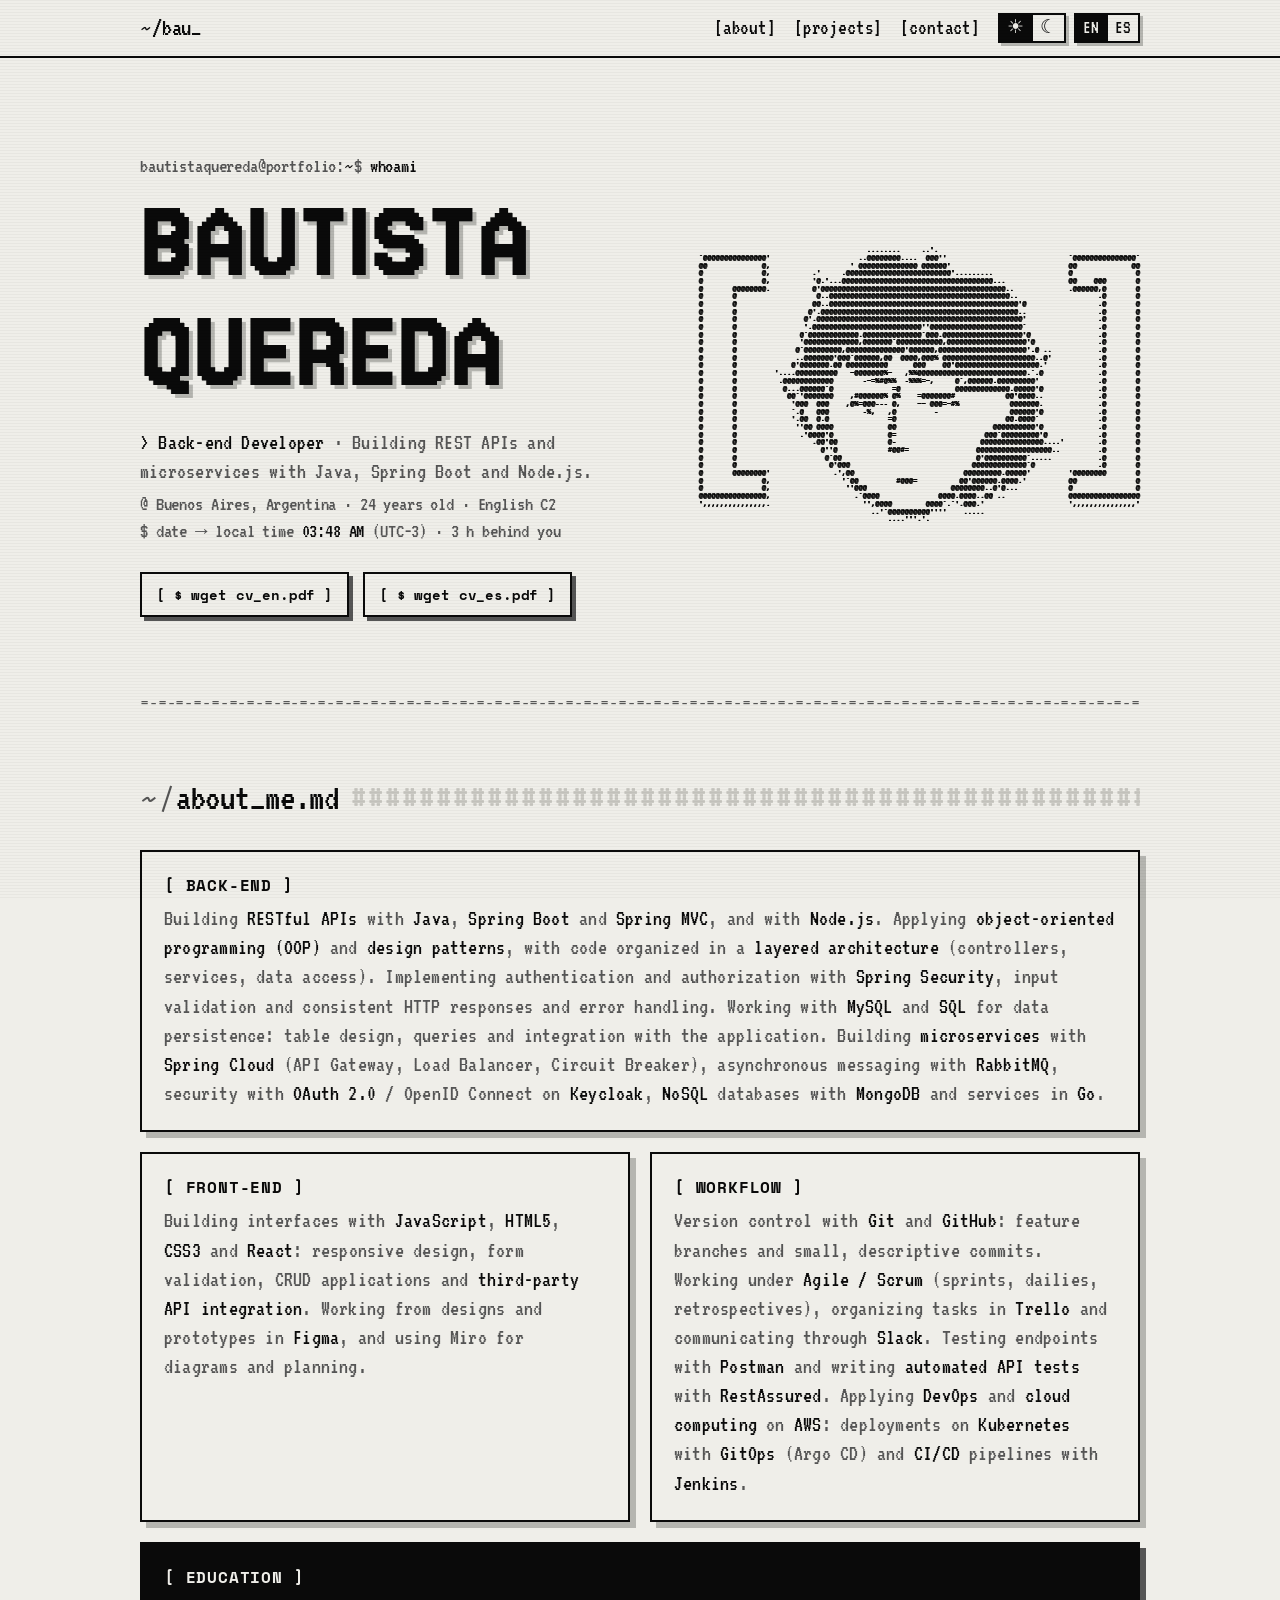
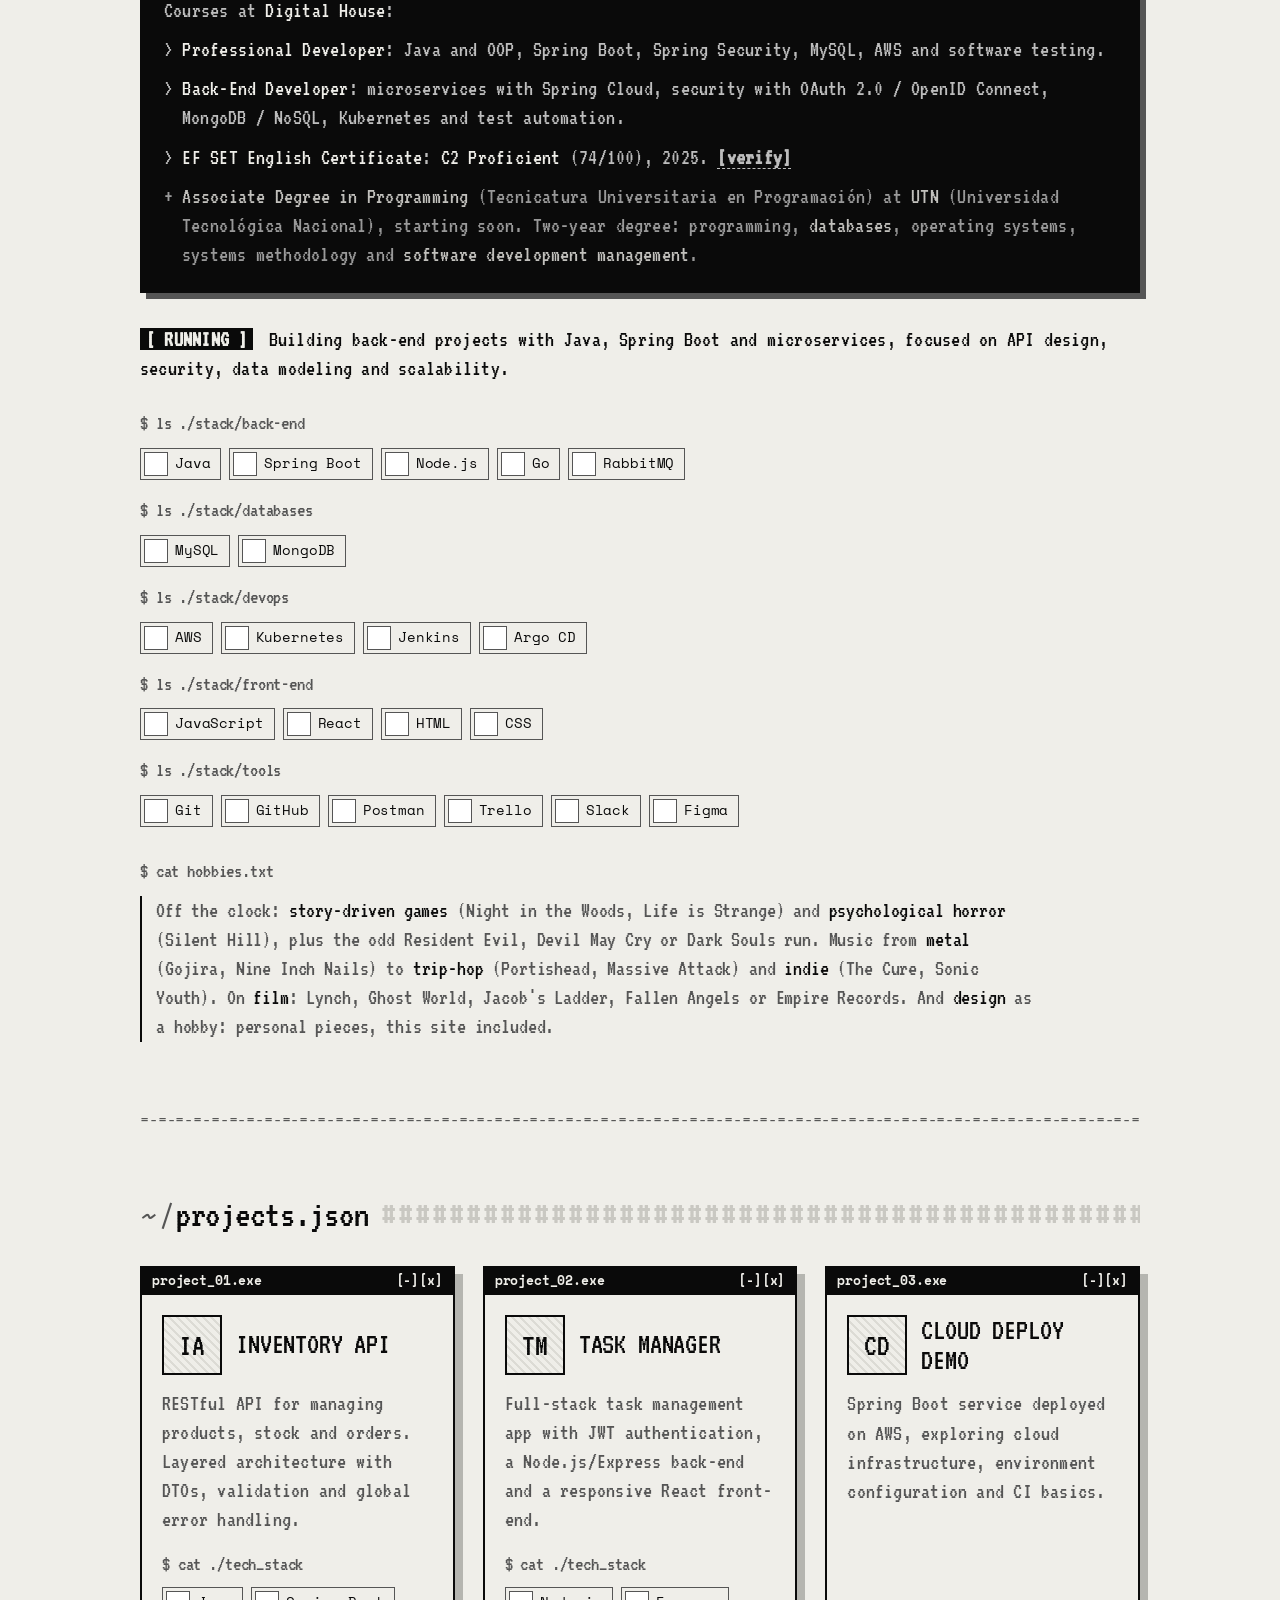
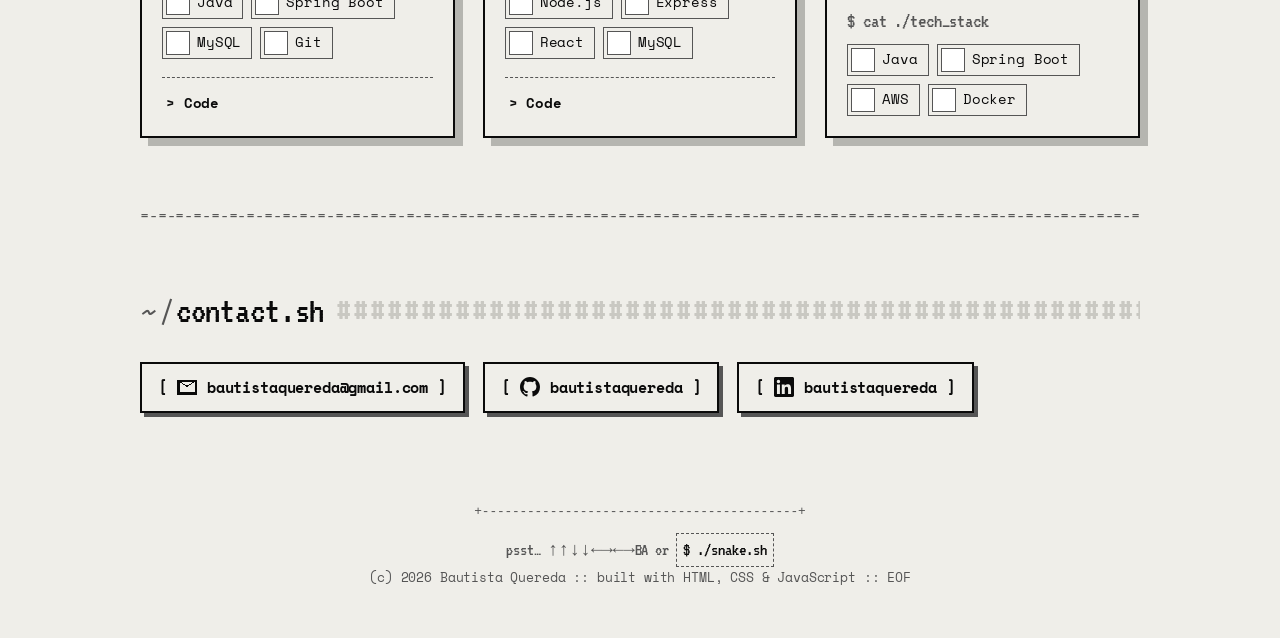
==== index.html @ e2b1c325 "Portfolio" ====
<!doctype html>
<html lang="en">
<head>
  <meta charset="utf-8" />
  <meta name="viewport" content="width=device-width, initial-scale=1" />
  <title>Bautista Quereda | Back-end Developer · Java, Spring Boot</title>
  <meta name="description" content="Bautista Quereda, Back-end (backend) Developer in Buenos Aires, Argentina. REST APIs and microservices with Java, Spring Boot and Node.js. English C2." />
  <meta name="author" content="Bautista Quereda" />
  <meta name="robots" content="index, follow" />
  <meta name="color-scheme" content="dark light" />
  <meta name="theme-color" content="#0a0a0a" media="(prefers-color-scheme: dark)" />
  <meta name="theme-color" content="#efeee9" media="(prefers-color-scheme: light)" />

  <!-- Link previews (LinkedIn, WhatsApp, Slack, X...) -->
  <meta property="og:type" content="profile" />
  <meta property="og:site_name" content="Bautista Quereda" />
  <meta property="og:title" content="Bautista Quereda | Back-end Developer · Java, Spring Boot" />
  <meta property="og:description" content="Bautista Quereda, Back-end (backend) Developer in Buenos Aires, Argentina. REST APIs and microservices with Java, Spring Boot and Node.js. English C2." />
  <meta property="og:image" content="https://bautistaquereda.dev/og-image.png" />
  <meta property="og:image:width" content="1200" />
  <meta property="og:image:height" content="630" />
  <meta property="og:image:alt" content="Bautista Quereda, Back-end Developer: ASCII portrait on a retro terminal" />
  <meta property="og:locale" content="en_US" />
  <meta property="og:locale:alternate" content="es_AR" />
  <meta property="profile:first_name" content="Bautista" />
  <meta property="profile:last_name" content="Quereda" />
  <meta name="twitter:card" content="summary_large_image" />
  <meta name="twitter:title" content="Bautista Quereda | Back-end Developer · Java, Spring Boot" />
  <meta name="twitter:description" content="Bautista Quereda, Back-end (backend) Developer in Buenos Aires, Argentina. REST APIs and microservices with Java, Spring Boot and Node.js. English C2." />
  <meta name="twitter:image" content="https://bautistaquereda.dev/og-image.png" />

  <!-- Canonical URL + language versions (Spanish lives at /?lang=es) -->
  <link rel="canonical" href="https://bautistaquereda.dev/" id="canonical" />
  <link rel="alternate" hreflang="en" href="https://bautistaquereda.dev/" />
  <link rel="alternate" hreflang="es" href="https://bautistaquereda.dev/?lang=es" />
  <link rel="alternate" hreflang="x-default" href="https://bautistaquereda.dev/" />
  <meta property="og:url" content="https://bautistaquereda.dev/" id="og-url" />

  <!-- Structured data: tells Google who this page is about -->
  <script type="application/ld+json">
{
  "@context": "https://schema.org",
  "@type": "Person",
  "name": "Bautista Quereda",
  "givenName": "Bautista",
  "familyName": "Quereda",
  "jobTitle": "Back-end Developer",
  "url": "https://bautistaquereda.dev/",
  "image": "https://bautistaquereda.dev/og-image.png",
  "description": "Bautista Quereda, Back-end (backend) Developer in Buenos Aires, Argentina. REST APIs and microservices with Java, Spring Boot and Node.js. English C2.",
  "email": "mailto:bautistaquereda@gmail.com",
  "address": {
    "@type": "PostalAddress",
    "addressLocality": "Buenos Aires",
    "addressCountry": "AR"
  },
  "sameAs": [
    "https://github.com/bautistaquereda",
    "https://www.linkedin.com/in/bautistaquereda/"
  ],
  "knowsAbout": [
    "Back-end development",
    "Java",
    "Spring Boot",
    "Spring Security",
    "Spring Cloud",
    "Microservices",
    "REST APIs",
    "Node.js",
    "Go",
    "MySQL",
    "SQL",
    "MongoDB",
    "RabbitMQ",
    "OAuth 2.0",
    "Keycloak",
    "AWS",
    "Kubernetes",
    "Jenkins",
    "CI/CD",
    "Git",
    "Scrum",
    "Software testing",
    "JavaScript",
    "React"
  ],
  "knowsLanguage": [
    {
      "@type": "Language",
      "name": "Spanish",
      "alternateName": "es"
    },
    {
      "@type": "Language",
      "name": "English",
      "alternateName": "en"
    }
  ],
  "hasCredential": {
    "@type": "EducationalOccupationalCredential",
    "name": "EF SET English Certificate: C2 Proficient (74/100)",
    "credentialCategory": "certificate",
    "recognizedBy": {
      "@type": "Organization",
      "name": "EF Education First"
    },
    "url": "https://cert.efset.org/es/pVyabd"
  }
}
  </script>
  <script>
    // Apply saved theme/language before paint (avoids a flash)
    (function () {
      var theme, lang;
      try { theme = localStorage.getItem("theme"); lang = localStorage.getItem("lang"); } catch (e) {}
      var urlLang = new URLSearchParams(location.search).get("lang");
      if (urlLang === "es" || urlLang === "en") lang = urlLang;
      if (urlLang === "es") {
        document.getElementById("canonical").href = "https://bautistaquereda.dev/?lang=es";
        document.getElementById("og-url").content = "https://bautistaquereda.dev/?lang=es";
      }
      if (!theme) theme = window.matchMedia("(prefers-color-scheme: light)").matches ? "light" : "dark";
      document.documentElement.dataset.theme = theme;
      document.documentElement.lang = lang || "en";
    })();
  </script>
  <link rel="icon" type="image/svg+xml" href="favicon.svg" />
  <link rel="apple-touch-icon" href="apple-touch-icon.png" />
  <link rel="preconnect" href="https://fonts.googleapis.com" />
  <link rel="preconnect" href="https://fonts.gstatic.com" crossorigin />
  <link rel="preconnect" href="https://cdn.jsdelivr.net" crossorigin />
  <link href="https://fonts.googleapis.com/css2?family=Jersey+15&family=Space+Mono:wght@400;700&family=VT323&display=swap" rel="stylesheet" />
  <link rel="stylesheet" href="styles.css" />
</head>
<body>
  <header class="nav">
    <div class="container nav__inner">
      <a href="#top" class="nav__logo"><span class="tilde">~</span>/bau<span class="cursor">_</span></a>
      <nav class="nav__links">
        <a href="#about" data-i18n="nav.about">[about]</a>
        <a href="#projects" data-i18n="nav.projects">[projects]</a>
        <a href="#contact" data-i18n="nav.contact">[contact]</a>
      </nav>
      <div class="nav__toggles">
        <button type="button" class="toggle" id="theme-toggle" aria-label="Toggle day/night mode">
          <span data-value="light">&#9728;</span><span data-value="dark">&#9790;</span>
        </button>
        <button type="button" class="toggle" id="lang-toggle" aria-label="Switch language">
          <span data-value="en">EN</span><span data-value="es">ES</span>
        </button>
      </div>
    </div>
  </header>

  <main id="top">
    <!-- ============ HERO ============ -->
    <section class="hero container">
      <div class="hero__text">
        <p class="prompt">bautistaquereda@portfolio:<span class="tilde">~</span>$ <span>whoami</span></p>
        <h1 class="hero__name">Bautista Quereda</h1>
        <h2 class="hero__role" data-i18n-html="hero.role">&gt; Back-end Developer <span>· Building REST APIs and microservices with Java, Spring Boot and Node.js.</span></h2>
        <p class="hero__meta" data-i18n="hero.meta">Buenos Aires, Argentina · 24 years old · English C2</p>
        <p class="hero__clock" aria-live="off">$ date <span class="hero__clock-arrow">&rarr;</span> <span data-i18n="hero.clockLabel">local time</span> <time id="clock-time">--:--</time> <span class="hero__clock-tz">(UTC&minus;3)</span><span id="clock-diff"></span></p>
        <div class="hero__cta">
          <!-- ✏️ CVs: cv/Bautista-Quereda-BackendDev-CV-ENG.pdf / -ESP.pdf -->
          <a class="btn btn--cmd btn--cv" data-cv-lang="en" href="cv/Bautista-Quereda-BackendDev-CV-ENG.pdf" download type="application/pdf" data-i18n-title="hero.cvTitleEn">$ wget cv_en.pdf</a>
          <a class="btn btn--cmd btn--cv" data-cv-lang="es" href="cv/Bautista-Quereda-BackendDev-CV-ESP.pdf" download type="application/pdf" data-i18n-title="hero.cvTitleEs">$ wget cv_es.pdf</a>
        </div>
      </div>

      <!-- Avatar: night version (avatar-ascii.txt) / day version (avatar-ascii-light.txt) -->

      <pre class="ascii-art ascii-art--dark" aria-hidden="true">                                        ........     ..'.
`~~~~~~~~~~~~~~~'                     ..        ....     ''                             `~~~~~~~~~~~~~~~`
~@@@@@@@@@@@@@@@,                   '                      '                            -@@@@@@@@@@@@@@@-
~@@@@@@@@@@@@@@@,          .'     .                         '.........                  -@@@@@@@@@@@@@@@-
~@@@@@@@@@@@@@@@,          ' .'...                                    ...               -@@@@@@@@@@@@@@@-
~@@@@@@@@:::::::.           '                                            ..             .::::::,@@@@@@@@-
~@@@@@@@@                    ..                                           ..                   .@@@@@@@@-
~@@@@@@@@                    ..                                             '                  .@@@@@@@@-
~@@@@@@@@                  '.                                               ..                 .@@@@@@@@-
~@@@@@@@@                 '.                                                 '                 .@@@@@@@@-
~@@@@@@@@                '.                          ''                      `                 .@@@@@@@@-
~@@@@@@@@                `           -.              `@#~.                   '                 .@@@@@@@@-
~@@@@@@@@               '           -@,       `+      ~@@@,                   '                .@@@@@@@@-
~@@@@@@@@               `         ,#@*       -@@o'     :o@@:                  '.  ..           .@@@@@@@@-
~@@@@@@@@              ..       '#@=`      ,#@@@@@o~,::,~%@~   ~                .. '           .@@@@@@@@-
~@@@@@@@@              '       .%@@@@#*+*#@@@@@@@@@@@@@@%%= '~%:                 .'            .@@@@@@@@-
~@@@@@@@@         '....        -@@@@+    '`,~+%@@o~:`.    .o@%:               .`.              .@@@@@@@@-
~@@@@@@@@          .           -@@@@@@#*+=~-,:~%@*~~~=+o#@@@@~`,==    .         '              .@@@@@@@@-
~@@@@@@@@            ...      `-@@@@@@@@@@@@@@=`@@@@@@@%%%@@@@@@%:=o%@@@#~.     '              .@@@@@@@@-
~@@@@@@@@              `'=#%* #@@@@@o-`.   `~@`~@@@@=`     '-#@@@@@@@@@@@@#'    ..             .@@@@@@@@-
~@@@@@@@@             ' o@@@# #@@@@o`~=   ***% o@@@@++%`  =+-~@@@@@@@@@@@@@=     .             .@@@@@@@@-
~@@@@@@@@             `.@@@@% #@@@@@@@@*~o@@@o @@@@@@@@@*#@@@@@@@@@@@@@@@@@-    '              .@@@@@@@@-
~@@@@@@@@             '.*@@@@.*@@@@@@@@@@@@@@='@@@@@@@@@@@@@@@@@@@@@@@@@@@*.    `              .@@@@@@@@-
~@@@@@@@@              ''*@@@:~@@@@@@@@@@@@@@,,@@@@@@@@@@@@@@@@@@@@@@@@@#-      '              .@@@@@@@@-
~@@@@@@@@               .':*@+'@@@@@@@@@@@@@@`=@@@@@@@@@@@@@@@@@@@@@@#=`         '             .@@@@@@@@-
~@@@@@@@@                  .-='+@@@@@@@@@@@@@'*@%@@@@@@@@@@@@@@@@@@@-             ....'        .@@@@@@@@-
~@@@@@@@@                     ''@@@@@@@@@@@@@-,,-=@@@@@@@@@@@@@@@@@#                ..         .@@@@@@@@-
~@@@@@@@@                      `:@@@@@@@@@@@@@@@@@@@@@@@@@@@@@@@@@%'          `.....           .@@@@@@@@-
~@@@@@@@@                       '-@@@@@@@@@@@@@@@@@@@@@@@@@@@@@@@@:           `                .@@@@@@@@-
~@@@@@@@@-------'               .',@@@@@@@@@@@@@@@@@@@@@@@@@@@@@%:      .     '         '-------@@@@@@@@-
~@@@@@@@@@@@@@@@,                 '`#@@@@@@@@@@-,,,=@@@@@@@@@@@o'      .:   .'          -@@@@@@@@@@@@@@@-
~@@@@@@@@@@@@@@@,                  ''~@@@@@@@@@@@@@@@@@@@@@@@%-     .. ' ...            -@@@@@@@@@@@@@@@-
~@@@@@@@@@@@@@@@,                    .`~%@@@@@@@@@@@@@@@@@@#-.    ..   ..               -@@@@@@@@@@@@@@@-
',,,,,,,,,,,,,,,.                      '',*@@@@@@@@@@@@@#=`.`'.   .'                    ',,,,,,,,,,,,,,,'
                                         ..'`:~==++=~-:''''    .....
                                             ....'''.'.</pre>

      <pre class="ascii-art ascii-art--light" aria-hidden="true">                                        ........     ..'.
`@@@@@@@@@@@@@@@'                     ..@@@@@@@@....  @@@''                             `@@@@@@@@@@@@@@@`
@@             @,                   ' @@@@@@@@@@@@@@ @@@@@@'                            @@             @@
@              @,          .'     .@@@@@@@@@@@@@@@@@@@@@@@@@'.........                  @               @
@              @,          '@.'...@@@@@@@@@@@@@@@@@@@@@@@@@@@@@@@@@@@@...               @@    @@@       @
@       @@@@@@@@.          @'@@@@@@@@@@@@@@@@@@@@@@@@@@@@@@@@@@@@@@@@@@@@..             .@@@@@@,@       @
@       @                   @..@@@@@@@@@@@@@@@@@@@@@@@@@@@@@@@@@@@@@@@@@@@..                   .@       @
@       @                  @@..@@@@@@@@@@@@@@@@@@@@@@@@@@@@@@@@@@@@@@@@@@@@@'@                 .@       @
@       @                 @'.@@@@@@@@@@@@@@@@@@@@@@@@@@@@@@@@@@@@@@@@@@@@@@@..                 .@       @
@       @                @'.@@@@@@@@@@@@@@@@@@@@@@@@@@@@@@@@@@@@@@@@@@@@@@@@@'                 .@       @
@       @                '.@@@@@@@@@@@@@@@@@@@@@@@@@@''@@@@@@@@@@@@@@@@@@@@@@`                 .@       @
@       @               @`@@@@@@@@@@@@.@@@@@@@@@@@@@@`@@@.@@@@@@@@@@@@@@@@@@@'@                .@       @
@       @               '@@@@@@@@@@@@@,@@@@@@@`@@@@@@@@@@@,@@@@@@@@@@@@@@@@@@@'@               .@       @
@       @              @`@@@@@@@@@,@@@@@@@@@@@@@@'@@@@@@,@@@@@@@@@@@@@@@@@@@@@'.@ ..           .@       @
@       @              ..@@@@@@@'@@@`@@@@@@,@@  @@@@,@@@% @@@@@@@@@@@@@@@@@@@@@@..@'           .@       @
@       @             @'@@@@@@@.@@ @@@@@@@@@@      @@@    @@'@@@@@@@@@@@@@@@@@@@@.'            .@       @
@       @         '....@@@@@@@@@@   ~@@@@@@@%~   ,%%@@@@@@@@@@@@@@@@@@@@@@@@@@.`.@             .@       @
@       @          .@@@@@@@@@@@@       -~=%#@%%  -%%%=~,     @`,@@@@@@.@@@@@@@@@'              .@       @
@       @           @...@@@@@@`@              =@             @@@@@@@@@@@@@.@@@@@'@             .@       @
@       @            @@`'@@@@@@@    ,#@@@@@@% @%    =@@@@@@@#            @@'@@@@..             .@       @
@       @             '@@@  @@@    ,@%=@@@--- @,    ~~ @@@=~#%            @@@@@@@.             .@       @
@       @             `.@   @@@        -%,   ,@         -                 @@@@@@'@             .@       @
@       @             '.@@  @.@              =@                          @@.@@@@`              .@       @
@       @              ''@@ @@@@             @@                       @@@@@@@@@@'@             .@       @
@       @               .'@@@@'@             @=                     @@@`@@@@@@@@@'@            .@       @
@       @                  .@@'@@            @-                    @@@@@@@@@@@@@@@....'        .@       @
@       @                    @''@            #@@#=                @@@@@@@@@@@@@@@@@@..         .@       @
@       @                     @`@@                                @'@@@@@@@@@@`.....           .@       @
@       @                      @'@@@                             @@@@@@@@@@@@@`@               .@       @
@       @@@@@@@@'               .',@@                          @@@@@@@@@.@@@@@'         '@@@@@@@@       @
@              @,                 '`@@         #@@@=          @@'@@@@@@.@@@@.'          @@              @
@              @,                  ''@@@                    @@@@@@@@..@'@...            @               @
@@@@@@@@@@@@@@@@,                    .`@@@@              @@@@.@@@@..@@ ..               @@@@@@@@@@@@@@@@@
',,,,,,,,,,,,,,,.                      '',@@@@        @@@@`.`'.@@@.'                    ',,,,,,,,,,,,,,,'
                                         ..'`@@@@@@@@@@''''    .....
                                             ....'''.'.</pre>
    </section>

    <div class="divider container" aria-hidden="true"></div>

    <!-- ============ ABOUT ============ -->
    <section id="about" class="section container">
      <h2 class="section__title">about_me.md</h2>

      <div class="about-grid">
        <article class="card card--wide">
          <h3 class="card__label">[ BACK-END ]</h3>
          <p data-i18n-html="about.backend">Building <strong>RESTful APIs</strong> with <strong>Java</strong>, <strong>Spring Boot</strong> and <strong>Spring MVC</strong>, and with <strong>Node.js</strong>. Applying <strong>object-oriented programming (OOP)</strong> and <strong>design patterns</strong>, with code organized in a <strong>layered architecture</strong> (controllers, services, data access). Implementing authentication and authorization with <strong>Spring Security</strong>, input validation and consistent HTTP responses and error handling. Working with <strong>MySQL</strong> and <strong>SQL</strong> for data persistence: table design, queries and integration with the application. Building <strong>microservices</strong> with <strong>Spring Cloud</strong> (API Gateway, Load Balancer, Circuit Breaker), asynchronous messaging with <strong>RabbitMQ</strong>, security with <strong>OAuth 2.0</strong> / OpenID Connect on <strong>Keycloak</strong>, <strong>NoSQL</strong> databases with <strong>MongoDB</strong> and services in <strong>Go</strong>.</p>
        </article>

        <article class="card">
          <h3 class="card__label">[ FRONT-END ]</h3>
          <p data-i18n-html="about.frontend">Building interfaces with <strong>JavaScript</strong>, <strong>HTML5</strong>, <strong>CSS3</strong> and <strong>React</strong>: responsive design, form validation, CRUD applications and <strong>third-party API integration</strong>. Working from designs and prototypes in <strong>Figma</strong>, and using Miro for diagrams and planning.</p>
        </article>

        <article class="card">
          <h3 class="card__label" data-i18n="about.practicesLabel">[ WORKFLOW ]</h3>
          <p data-i18n-html="about.practices">Version control with <strong>Git</strong> and <strong>GitHub</strong>: feature branches and small, descriptive commits. Working under <strong>Agile / Scrum</strong> (sprints, dailies, retrospectives), organizing tasks in <strong>Trello</strong> and communicating through <strong>Slack</strong>. Testing endpoints with <strong>Postman</strong> and writing <strong>automated API tests</strong> with <strong>RestAssured</strong>. Applying <strong>DevOps</strong> and <strong>cloud computing</strong> on <strong>AWS</strong>: deployments on <strong>Kubernetes</strong> with <strong>GitOps</strong> (Argo CD) and <strong>CI/CD</strong> pipelines with <strong>Jenkins</strong>.</p>
        </article>

        <article class="card card--wide card--invert">
          <h3 class="card__label" data-i18n="about.educationLabel">[ EDUCATION ]</h3>
          <p data-i18n-html="about.education">Courses at <strong>Digital House</strong>:<span class="edu-item"><strong>Professional Developer</strong>: Java and OOP, Spring Boot, Spring Security, MySQL, AWS and software testing.</span><span class="edu-item"><strong>Back-End Developer</strong>: microservices with Spring Cloud, security with OAuth 2.0 / OpenID Connect, MongoDB / NoSQL, Kubernetes and test automation.</span><span class="edu-item"><strong>EF SET English Certificate</strong>: <strong>C2 Proficient</strong> (74/100), 2025. <a class="edu-link" href="https://cert.efset.org/es/pVyabd" target="_blank" rel="noopener">[verify]</a></span><span class="edu-item edu-item--next"><strong>Associate Degree in Programming</strong> (Tecnicatura Universitaria en Programación) at <strong>UTN</strong> (Universidad Tecnológica Nacional), starting soon. Two-year degree: programming, <strong>databases</strong>, operating systems, systems methodology and <strong>software development management</strong>.</span></p>
        </article>
      </div>

      <p class="now"><span class="now__status" data-i18n="about.status">[ RUNNING ]</span> <span data-i18n="about.now">Building back-end projects with Java, Spring Boot and microservices, focused on API design, security, data modeling and scalability.</span></p>

      <div class="stack-groups" id="stack" aria-label="Tech stack"></div>

      <p class="sub-label sub-label--spaced">$ cat hobbies.txt</p>
      <p class="hobbies" data-i18n-html="about.hobbies">Off the clock: <strong>story-driven games</strong> (Night in the Woods, Life is Strange) and <strong>psychological horror</strong> (Silent Hill), plus the odd Resident Evil, Devil May Cry or Dark Souls run. Music from <strong>metal</strong> (Gojira, Nine Inch Nails) to <strong>trip-hop</strong> (Portishead, Massive Attack) and <strong>indie</strong> (The Cure, Sonic Youth). On <strong>film</strong>: Lynch, Ghost World, Jacob's Ladder, Fallen Angels or Empire Records. And <strong>design</strong> as a hobby: personal pieces, this site included.</p>
    </section>

    <div class="divider container" aria-hidden="true"></div>

    <!-- ============ PROJECTS ============ -->
    <section id="projects" class="section container">
      <h2 class="section__title">projects.json</h2>
      <div class="projects" id="projects-list"></div>
    </section>

    <div class="divider container" aria-hidden="true"></div>

    <!-- ============ CONTACT ============ -->
    <section id="contact" class="section container contact">
      <h2 class="section__title">contact.sh</h2>
      <div class="contact__links">
        <a class="btn btn--contact" href="mailto:bautistaquereda@gmail.com" aria-label="Email: bautistaquereda@gmail.com">
          <svg viewBox="0 0 16 16" shape-rendering="crispEdges" aria-hidden="true"><path d="M0 2h16v12H0zM2 4v8h12V4l-6 4zM3 4h10L8 7z" fill-rule="evenodd"/></svg>
          <span>bautistaquereda@gmail.com</span>
        </a>
        <a class="btn btn--contact" href="https://github.com/bautistaquereda" target="_blank" rel="me noopener" aria-label="GitHub: bautistaquereda">
          <svg viewBox="0 0 16 16" aria-hidden="true"><path d="M8 0C3.58 0 0 3.58 0 8c0 3.54 2.29 6.53 5.47 7.59.4.07.55-.17.55-.38 0-.19-.01-.82-.01-1.49-2.01.37-2.53-.49-2.69-.94-.09-.23-.48-.94-.82-1.13-.28-.15-.68-.52-.01-.53.63-.01 1.08.58 1.23.82.72 1.21 1.87.87 2.33.66.07-.52.28-.87.51-1.07-1.78-.2-3.64-.89-3.64-3.95 0-.87.31-1.59.82-2.15-.08-.2-.36-1.02.08-2.12 0 0 .67-.21 2.2.82.64-.18 1.32-.27 2-.27.68 0 1.36.09 2 .27 1.53-1.04 2.2-.82 2.2-.82.44 1.1.16 1.92.08 2.12.51.56.82 1.27.82 2.15 0 3.07-1.87 3.75-3.65 3.95.29.25.54.73.54 1.48 0 1.07-.01 1.93-.01 2.2 0 .21.15.46.55.38A8.013 8.013 0 0016 8c0-4.42-3.58-8-8-8z"/></svg>
          <span>bautistaquereda</span>
        </a>
        <a class="btn btn--contact" href="https://www.linkedin.com/in/bautistaquereda/" target="_blank" rel="me noopener" aria-label="LinkedIn: bautistaquereda">
          <svg viewBox="0 0 24 24" aria-hidden="true"><path d="M20.447 20.452h-3.554v-5.569c0-1.328-.027-3.037-1.852-3.037-1.853 0-2.136 1.445-2.136 2.939v5.667H9.351V9h3.414v1.561h.046c.477-.9 1.637-1.85 3.37-1.85 3.601 0 4.267 2.37 4.267 5.455v6.286zM5.337 7.433a2.062 2.062 0 01-2.063-2.065 2.064 2.064 0 112.063 2.065zm1.782 13.019H3.555V9h3.564v11.452zM22.225 0H1.771C.792 0 0 .774 0 1.729v20.542C0 23.227.792 24 1.771 24h20.451C23.2 24 24 23.227 24 22.271V1.729C24 .774 23.2 0 22.222 0h.003z"/></svg>
          <span>bautistaquereda</span>
        </a>
      </div>
    </section>
  </main>

  <footer class="footer container">
    <pre aria-hidden="true">+------------------------------------------+</pre>
    <p class="footer__egg"><span data-i18n="snake.hint">psst… ↑↑↓↓←→←→BA or</span> <button type="button" class="footer__snake" id="snake-open">$ ./snake.sh</button></p>
    <p>(c) <span id="year">2026</span> Bautista Quereda :: <span data-i18n="footer.built">built with HTML, CSS &amp; JavaScript</span> :: EOF</p>
  </footer>

  <!-- ============ SNAKE ============ -->
  <div class="snake" id="snake" hidden>
    <div class="snake__win" role="dialog" aria-modal="true" aria-label="Snake">
      <div class="term__bar">
        <span>snake.exe</span>
        <button type="button" class="term__rerun" id="snake-close" aria-label="Close">[x]</button>
      </div>
      <div class="snake__hud"><span id="snake-score"></span><span id="snake-best"></span></div>
      <pre class="snake__board" id="snake-board"></pre>
      <p class="snake__msg" id="snake-msg"></p>
      <div class="snake__pad" aria-hidden="true">
        <button type="button" data-dir="up">[&uarr;]</button>
        <button type="button" data-dir="left">[&larr;]</button>
        <button type="button" data-dir="action">[ok]</button>
        <button type="button" data-dir="right">[&rarr;]</button>
        <button type="button" data-dir="down">[&darr;]</button>
      </div>
      <p class="snake__help" data-i18n="snake.help">arrows / WASD: move · space: start / pause · esc: exit</p>
    </div>
  </div>

  <script src="i18n.js"></script>
  <script src="projects.js"></script>
  <script src="script.js"></script>
  <script src="avatar.js"></script>
  <script src="snake.js"></script>
</body>
</html>
---- styles.css ----
/* =========================================================
   RETRO B&W / ASCII THEME
   ========================================================= */
:root {
  /* Night (default) */
  --bg: #0a0a0a;
  --fg: #f2f2f2;
  --dim: #9a9a9a;
  --line: #f2f2f2;
  --shadow: #333;
  --faint: #333;
  --stripe: #1a1a1a;
  --invert-dim: #333;
  --scan: rgba(255, 255, 255, 0.025);
  --mono: "Space Mono", ui-monospace, monospace;
  --pixel: "VT323", "Space Mono", monospace;
  --text: "VT323", "Courier New", monospace; /* CRT terminal font for long text & prompts */
}

/* Day */
:root[data-theme="light"] {
  --bg: #efeee9;
  --fg: #0a0a0a;
  --dim: #555;
  --line: #0a0a0a;
  --shadow: #b5b5b0;
  --faint: #c9c8c2;
  --stripe: #dcdbd5;
  --invert-dim: #bdbdbd;
  --scan: rgba(0, 0, 0, 0.03);
}

* { box-sizing: border-box; margin: 0; padding: 0; }

html { scroll-behavior: smooth; scroll-padding-top: 64px; }

body {
  transition: background .2s, color .2s;
  background: var(--bg);
  color: var(--fg);
  font-family: var(--mono);
  font-size: 15px;
  line-height: 1.75;
  letter-spacing: -0.01em;
}

/* CRT scanlines */
body::after {
  content: "";
  position: fixed; inset: 0; pointer-events: none; z-index: 100;
  background: repeating-linear-gradient(to bottom, var(--scan) 0 1px, transparent 1px 3px);
}

::selection { background: var(--fg); color: var(--bg); }

a { color: inherit; text-decoration: none; }

.container { width: min(1000px, 100% - 32px); margin-inline: auto; }

.cursor { animation: blink 1s steps(1) infinite; }
@keyframes blink { 50% { opacity: 0; } }

/* ---------- Nav ---------- */
.nav {
  position: sticky; top: 0; z-index: 10;
  background: var(--bg);
  border-bottom: 2px solid var(--line);
}
.nav__inner { display: flex; justify-content: space-between; align-items: center; height: 56px; gap: 12px; }
.nav { font-family: var(--pixel); }
.nav__logo { font-size: 1.6rem; line-height: 1; }
.tilde { font-family: var(--mono); font-size: 0.75em; } /* VT323 draws "~" like an "N" */
.nav__links { display: flex; gap: 6px; font-size: 1.35rem; line-height: 1; }
.nav__links a { padding: 2px 6px; }
.nav__links a:hover { background: var(--fg); color: var(--bg); }
.nav__links { margin-left: auto; }

/* Toggles: [ ☀|☾ ]  [ EN|ES ] — active option is inverted */
.nav__toggles { display: flex; gap: 8px; }
.toggle {
  display: inline-flex; border: 2px solid var(--line); background: var(--bg); color: var(--fg);
  font: 400 1.2rem/1.1 var(--pixel); cursor: pointer; padding: 0;
  box-shadow: 3px 3px 0 var(--shadow);
}
.toggle span { padding: 2px 7px; min-width: 28px; text-align: center; }
.toggle span + span { border-left: 2px solid var(--line); }
.toggle .is-active { background: var(--fg); color: var(--bg); }
.toggle:hover span:not(.is-active) { background: var(--stripe); }
.toggle:active { transform: translate(3px, 3px); box-shadow: none; }
.toggle:focus-visible, .btn:focus-visible { outline: 2px dashed var(--fg); outline-offset: 3px; }

/* ---------- Hero ---------- */
.hero {
  display: grid; grid-template-columns: 1fr auto; align-items: center; gap: 40px;
  padding: 96px 0 72px;
}
.prompt { color: var(--dim); margin-bottom: 8px; }
.prompt span { color: var(--fg); }
.hero__name {
  font-family: "Jersey 15", var(--pixel); font-weight: 400;
  font-size: clamp(4rem, 11vw, 7.5rem); line-height: 0.92;
  text-transform: uppercase; letter-spacing: 0;
  text-shadow: 4px 4px 0 var(--shadow);
}
.hero__role { margin-top: 20px; max-width: 620px; line-height: 1.5; }
.hero__role span { color: var(--dim); font-weight: 400; }
.hero__meta { margin-top: 6px; color: var(--dim); font-family: var(--text); font-size: 1.3rem; line-height: 1.2; }
.hero__meta::before { content: "@ "; }
.hero__clock { margin-top: 2px; color: var(--dim); font-family: var(--text); font-size: 1.3rem; line-height: 1.2; }
.hero__clock time { color: var(--fg); }
.clock-colon { animation: blink 1s steps(1) infinite; }

/* ASCII avatar: 105 cols x 36 rows, scales with the viewport */
.ascii-art {
  font-family: "Courier New", var(--mono); font-weight: 700;
  font-size: min(7px, calc((100vw - 32px) / 64));
  line-height: 1.1; letter-spacing: 0;
  color: var(--fg); margin: 0; user-select: none;
}
/* Each theme shows its own version of the avatar */
.ascii-art--light { display: none; }
:root[data-theme="light"] .ascii-art--dark { display: none; }
:root[data-theme="light"] .ascii-art--light {
  display: block; color: #000;
  text-shadow: 0.35px 0 0 #000, -0.35px 0 0 #000; /* thicker strokes = more contrast */
}

/* ---------- Buttons: [ LABEL ] ---------- */
.btn {
  display: inline-block; padding: 8px 14px;
  border: 2px solid var(--line);
  font-weight: 700; font-size: 0.9rem; text-transform: uppercase;
  box-shadow: 4px 4px 0 var(--dim);
  transition: transform .1s, box-shadow .1s;
}
.btn::before { content: "[ "; }
.btn::after  { content: " ]"; }
.btn:hover { background: var(--fg); color: var(--bg); }
.btn:active { transform: translate(4px, 4px); box-shadow: none; }
.btn--primary { background: var(--fg); color: var(--bg); }
.btn--primary:hover { background: var(--bg); color: var(--fg); }

/* ---------- Dividers & section titles ---------- */
.divider { overflow: hidden; white-space: nowrap; color: var(--dim); user-select: none; }
.divider::before { content: "=-=-=-=-=-=-=-=-=-=-=-=-=-=-=-=-=-=-=-=-=-=-=-=-=-=-=-=-=-=-=-=-=-=-=-=-=-=-=-=-=-=-=-=-=-=-=-=-=-=-=-=-=-=-=-=-=-=-=-=-=-=-=-=-=-=-=-=-=-=-=-=-=-=-=-=-=-=-=-=-="; }

.section { padding: 64px 0; }
.section__title {
  display: flex; align-items: center; gap: 12px;
  font-family: var(--pixel); font-weight: 400; font-size: 2.4rem; line-height: 1;
  margin-bottom: 32px; white-space: nowrap; overflow: hidden;
}
.section__title::before { content: "~/"; color: var(--dim); margin-right: -12px; font-family: var(--mono); font-size: 0.75em; }
.section__title::after {
  content: "########################################################################################################";
  color: var(--faint); letter-spacing: 2px;
}

.sub-label { color: var(--dim); margin: 0 0 12px; }

/* Long-form text: retro typewriter face, tuned for legibility */
.hero__role, .card p, .now, .project__desc, .contact p {
  font-family: var(--text); font-size: 1.4rem; line-height: 1.3; letter-spacing: 0.01em;
}
/* VT323 has a single weight: emphasis by color, not faux-bold */
.hero__role, .card p strong, .now, .project__desc { font-weight: 400; } /* emphasis comes from .card strong color */

/* Shell prompts */
.prompt, .sub-label, .project__label { font-family: var(--text); font-size: 1.3rem; line-height: 1.2; }

/* ---------- About cards ---------- */
.about-grid { display: grid; grid-template-columns: repeat(2, 1fr); gap: 20px; }
.card {
  border: 2px solid var(--line); padding: 22px;
  color: var(--dim); background: var(--bg);
  box-shadow: 6px 6px 0 var(--shadow);
}
.card strong { color: var(--fg); font-weight: 700; }
.card--wide { grid-column: 1 / -1; }
.card--invert { background: var(--fg); color: var(--invert-dim); box-shadow: 6px 6px 0 var(--dim); }
.card--invert strong, .card--invert .card__label { color: var(--bg); }
/* Education: one line per course, prefixed like terminal output */
.edu-item { display: block; margin-top: 10px; padding-left: 2ch; text-indent: -2ch; }
.edu-item::before { content: "> "; }
.edu-item--next { opacity: 0.8; }
.edu-link { font-weight: 700; border-bottom: 1px dashed currentColor; }
.edu-link:hover { background: var(--bg); color: var(--fg); }
.edu-item--next::before { content: "+ "; } /* upcoming */

/* $ cat hobbies.txt */
.sub-label--spaced { margin-top: 32px; }
.hobbies {
  max-width: 900px; color: var(--dim);
  font-family: var(--text); font-size: 1.4rem; line-height: 1.3;
  padding-left: 14px; border-left: 2px solid var(--line);
}
.hobbies strong { color: var(--fg); font-weight: 400; }

/* Stack grouped by area */
.stack-groups { display: grid; gap: 18px; }

.card__label { font-size: 1rem; line-height: 1.4; font-weight: 700; color: var(--fg); margin-bottom: 8px; letter-spacing: 0.05em; }

.now { margin: 32px 0 28px; }
.now__status { font-weight: 700; background: var(--fg); color: var(--bg); padding: 0 6px; margin-right: 6px; }

/* ---------- Tech badges ---------- */
.stack, .project__techs { display: flex; flex-wrap: wrap; gap: 8px; }
.tech {
  display: inline-flex; align-items: center; gap: 8px;
  padding: 3px 10px 3px 4px;
  border: 1px solid var(--dim);
  font-size: 0.85rem;
  transition: background .1s;
}
.tech:hover { background: var(--fg); color: var(--bg); }
.tech__icon { display: grid; place-items: center; width: 22px; height: 22px; background: #fff; outline: 1px solid var(--dim); }
.tech__icon img {
  width: 16px; height: 16px; object-fit: contain;
  filter: grayscale(1) brightness(0.55) contrast(1.8);
}

/* ---------- Projects ---------- */
.projects { display: grid; grid-template-columns: repeat(auto-fill, minmax(290px, 1fr)); gap: 28px; }
.project {
  display: flex; flex-direction: column;
  border: 2px solid var(--line);
  box-shadow: 8px 8px 0 var(--shadow);
  transition: transform .15s, box-shadow .15s;
}
.project:hover { transform: translate(-3px, -3px); box-shadow: 11px 11px 0 var(--dim); }

.project__bar {
  display: flex; justify-content: space-between;
  background: var(--fg); color: var(--bg);
  padding: 2px 10px; font-size: 0.8rem; font-weight: 700;
}
.project__body { display: flex; flex-direction: column; flex: 1; padding: 20px; }
.project__head { display: flex; align-items: center; gap: 14px; margin-bottom: 14px; }
.project__logo {
  width: 60px; height: 60px; flex-shrink: 0;
  display: grid; place-items: center; overflow: hidden;
  border: 2px solid var(--line);
  font-family: var(--pixel); font-size: 2rem;
  background:
    repeating-linear-gradient(45deg, var(--stripe) 0 2px, transparent 2px 6px);
}
.project__logo img { width: 100%; height: 100%; object-fit: cover; filter: grayscale(1) contrast(1.15); }
.project__name { font-family: var(--pixel); font-weight: 400; font-size: 1.9rem; line-height: 1; text-transform: uppercase; }
.project__desc { color: var(--dim); flex: 1; }
.project__label { color: var(--dim); margin: 18px 0 10px; }
.project__links {
  display: flex; gap: 16px; margin-top: 18px; padding-top: 14px;
  border-top: 1px dashed var(--dim);
}
.project__links a { font-size: 0.85rem; font-weight: 700; padding: 0 4px; }
.project__links a:hover { background: var(--fg); color: var(--bg); }

/* ---------- Contact / Footer ---------- */
.contact p { color: var(--dim); }
.contact__links { display: flex; flex-wrap: wrap; gap: 18px; margin-top: 28px; }
.btn--contact {
  display: inline-flex; align-items: center; gap: 10px;
  text-transform: none; font-size: 0.95rem; padding: 10px 16px;
}
.btn--contact svg { width: 20px; height: 20px; flex-shrink: 0; fill: currentColor; }
.footer { padding: 24px 0 48px; color: var(--dim); font-size: 0.8rem; text-align: center; }
.footer pre { overflow: hidden; margin-bottom: 8px; }

/* ---------- Responsive ---------- */
@media (max-width: 800px) {
  .hero { grid-template-columns: 1fr; padding: 64px 0 48px; }
  .ascii-art { justify-self: center; }
}
@media (max-width: 640px) {
  .about-grid { grid-template-columns: 1fr; }
  .projects { grid-template-columns: 1fr; }
  .nav__inner { flex-wrap: wrap; height: auto; padding: 10px 0; row-gap: 6px; }
  .nav__links { order: 3; width: 100%; margin-left: 0; font-size: 1.2rem; gap: 0; justify-content: space-between; }
  .nav__links a { padding: 2px 0; }
  .section__title { font-size: 2rem; }
  .btn--contact { width: 100%; font-size: 0.85rem; overflow-wrap: anywhere; }
}

/* =========================================================
   CV BUTTON
   ========================================================= */
.hero__cta { display: flex; flex-wrap: wrap; gap: 14px; margin-top: 28px; }
.btn--cmd { text-transform: none; font-weight: 700; }
/* CV buttons: same color as the page (black at night, white by day); invert only on hover/focus */
.btn--cv { background: var(--bg); color: var(--fg); }
.btn--cv:hover, .btn--cv:focus-visible { background: var(--fg); color: var(--bg); }

/* =========================================================
   TERMINAL WINDOW BAR (snake.exe)
   ========================================================= */
.term__bar {
  display: flex; justify-content: space-between; align-items: center;
  background: var(--fg); color: var(--bg);
  padding: 2px 10px; font-size: 0.8rem; font-weight: 700;
}
.term__rerun {
  background: none; border: 0; color: inherit; cursor: pointer;
  font: inherit; padding: 0 2px;
}
.term__rerun:hover { background: var(--bg); color: var(--fg); }
.term__rerun:focus-visible { outline: 2px dashed var(--bg); outline-offset: 1px; }

/* =========================================================
   SNAKE
   ========================================================= */
.footer__egg { margin-top: 10px; font-family: var(--text); font-size: 1.15rem; }
.footer__snake {
  background: none; border: 1px dashed var(--dim); color: var(--fg);
  font: inherit; padding: 0 6px; cursor: pointer;
}
.footer__snake:hover { background: var(--fg); color: var(--bg); border-style: solid; }

body.no-scroll { overflow: hidden; }
.snake {
  position: fixed; inset: 0; z-index: 50;
  display: grid; place-items: center; padding: 16px;
  background: color-mix(in srgb, var(--bg) 82%, transparent);
  backdrop-filter: blur(2px);
}
.snake[hidden] { display: none; }
.snake__win {
  border: 2px solid var(--line); background: var(--bg);
  box-shadow: 10px 10px 0 var(--shadow);
  max-width: 100%;
}
.snake__hud {
  display: flex; justify-content: space-between; gap: 16px;
  padding: 10px 16px 0; font-family: var(--text); font-size: 1.3rem;
}
.snake__board {
  margin: 6px 16px 0; font-family: var(--mono); line-height: 1.05;
  font-size: min(18px, calc((100vw - 80px) / 30 / 0.62));
  user-select: none; touch-action: none;
}
.snake__msg { min-height: 1.2em; padding: 8px 16px 0; font-family: var(--text); font-size: 1.3rem; line-height: 1.2; }
.snake__help { padding: 6px 16px 14px; color: var(--dim); font-family: var(--text); font-size: 1.1rem; }
.snake__pad {
  display: none; grid-template-columns: repeat(3, 56px); grid-template-areas: ". up ." "left action right" ". down .";
  gap: 6px; justify-content: center; padding: 12px 16px 16px;
}
.snake__pad button {
  background: var(--bg); color: var(--fg); border: 2px solid var(--line);
  font: 1.3rem var(--pixel); padding: 6px 0; cursor: pointer;
}
.snake__pad button:active { background: var(--fg); color: var(--bg); }
.snake__pad [data-dir="up"] { grid-area: up; }
.snake__pad [data-dir="down"] { grid-area: down; }
.snake__pad [data-dir="left"] { grid-area: left; }
.snake__pad [data-dir="right"] { grid-area: right; }
.snake__pad [data-dir="action"] { grid-area: action; }
@media (hover: none), (max-width: 640px) {
  .snake__pad { display: grid; }
  .snake__help { display: none; }
}
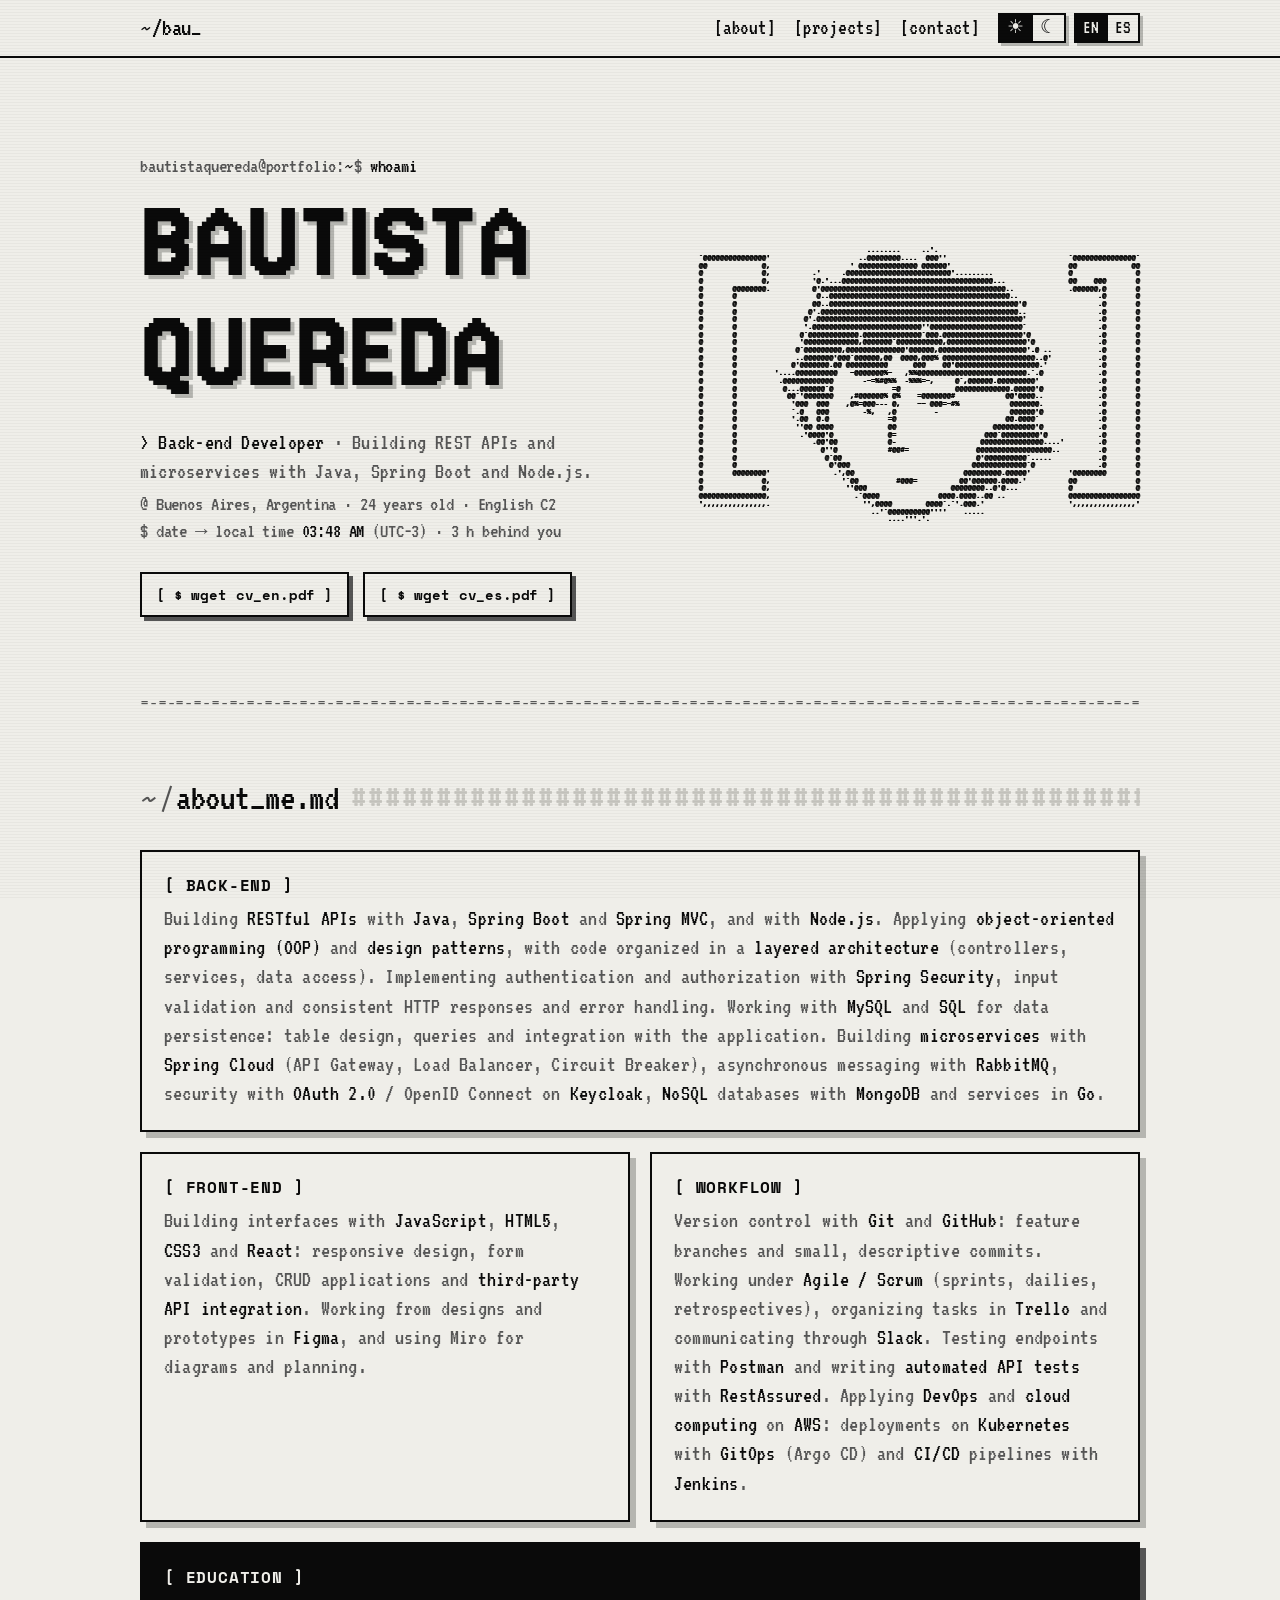
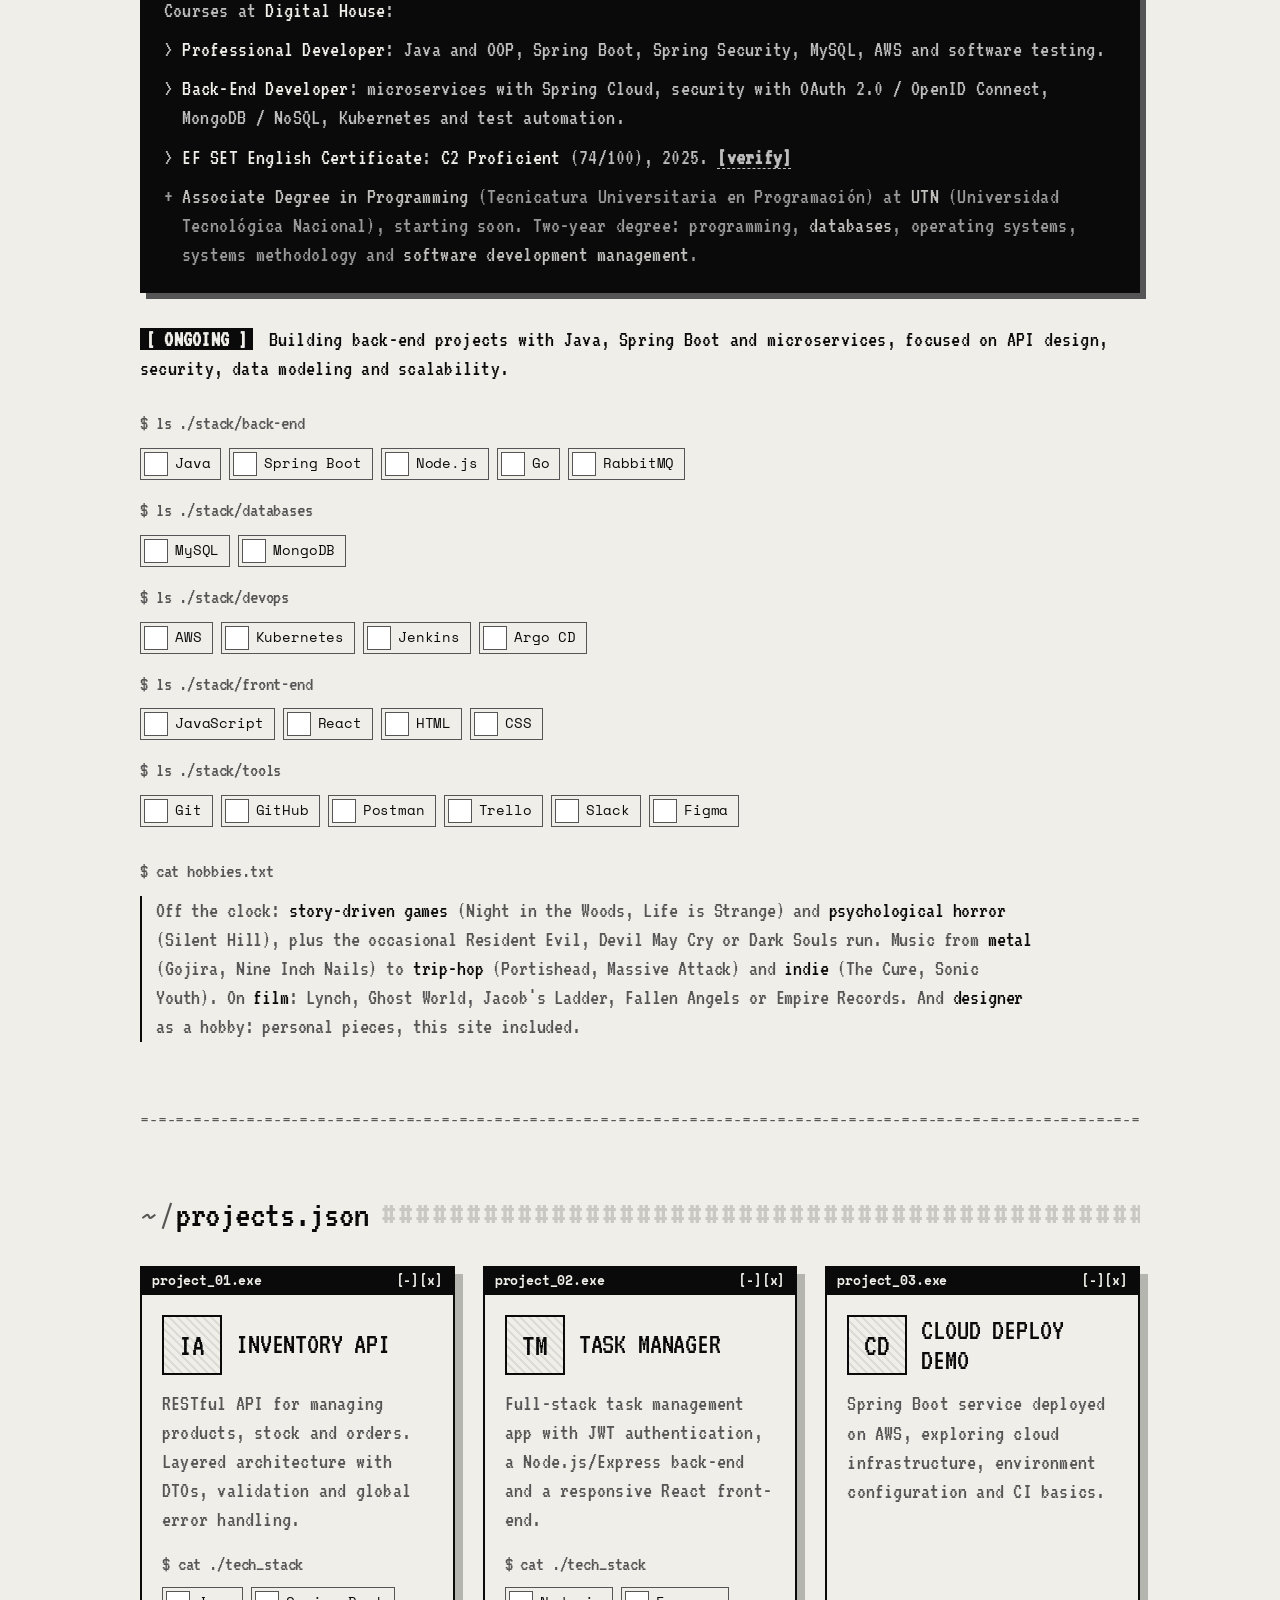
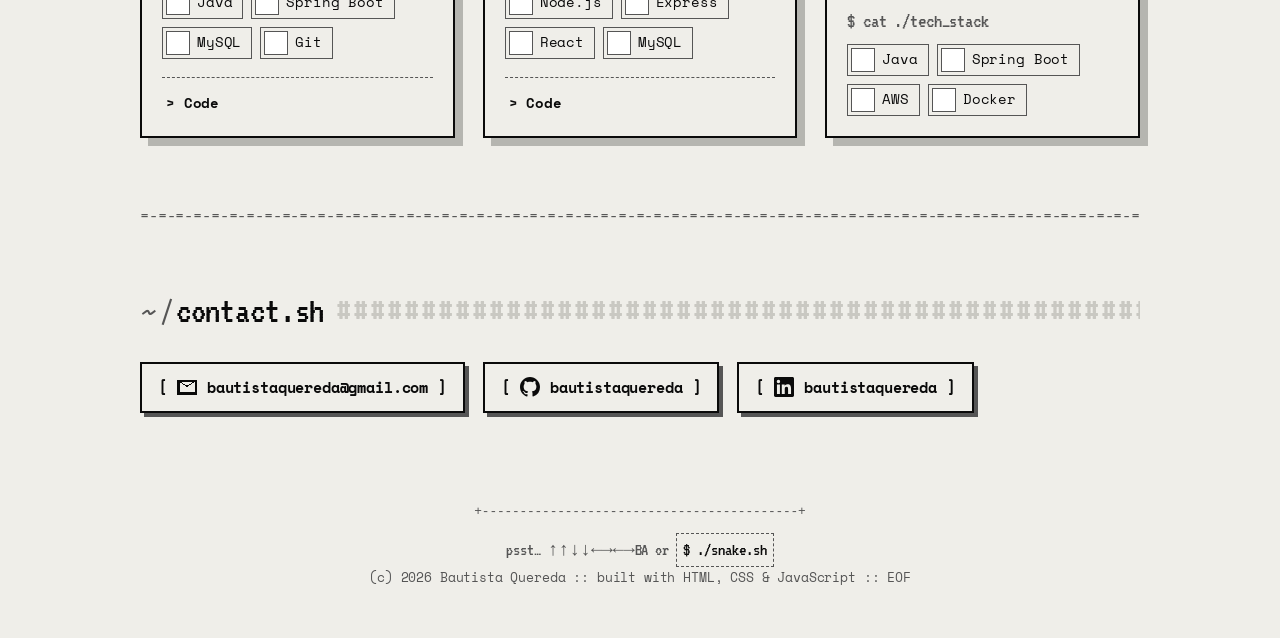
==== commit 25e9ea23: "Ajuste textos" ====
--- a/index.html
+++ b/index.html
@@ -273,12 +273,12 @@
         </article>
       </div>
 
-      <p class="now"><span class="now__status" data-i18n="about.status">[ RUNNING ]</span> <span data-i18n="about.now">Building back-end projects with Java, Spring Boot and microservices, focused on API design, security, data modeling and scalability.</span></p>
+      <p class="now"><span class="now__status" data-i18n="about.status">[ ONGOING ]</span> <span data-i18n="about.now">Building back-end projects with Java, Spring Boot and microservices, focused on API design, security, data modeling and scalability.</span></p>
 
       <div class="stack-groups" id="stack" aria-label="Tech stack"></div>
 
       <p class="sub-label sub-label--spaced">$ cat hobbies.txt</p>
-      <p class="hobbies" data-i18n-html="about.hobbies">Off the clock: <strong>story-driven games</strong> (Night in the Woods, Life is Strange) and <strong>psychological horror</strong> (Silent Hill), plus the odd Resident Evil, Devil May Cry or Dark Souls run. Music from <strong>metal</strong> (Gojira, Nine Inch Nails) to <strong>trip-hop</strong> (Portishead, Massive Attack) and <strong>indie</strong> (The Cure, Sonic Youth). On <strong>film</strong>: Lynch, Ghost World, Jacob's Ladder, Fallen Angels or Empire Records. And <strong>design</strong> as a hobby: personal pieces, this site included.</p>
+      <p class="hobbies" data-i18n-html="about.hobbies">Off the clock: <strong>story-driven games</strong> (Night in the Woods, Life is Strange) and <strong>psychological horror</strong> (Silent Hill), plus the occasional Resident Evil, Devil May Cry or Dark Souls run. Music from <strong>metal</strong> (Gojira, Nine Inch Nails) to <strong>trip-hop</strong> (Portishead, Massive Attack) and <strong>indie</strong> (The Cure, Sonic Youth). On <strong>film</strong>: Lynch, Ghost World, Jacob's Ladder, Fallen Angels or Empire Records. And <strong>designer</strong> as a hobby: personal pieces, this site included.</p>
     </section>
 
     <div class="divider container" aria-hidden="true"></div>
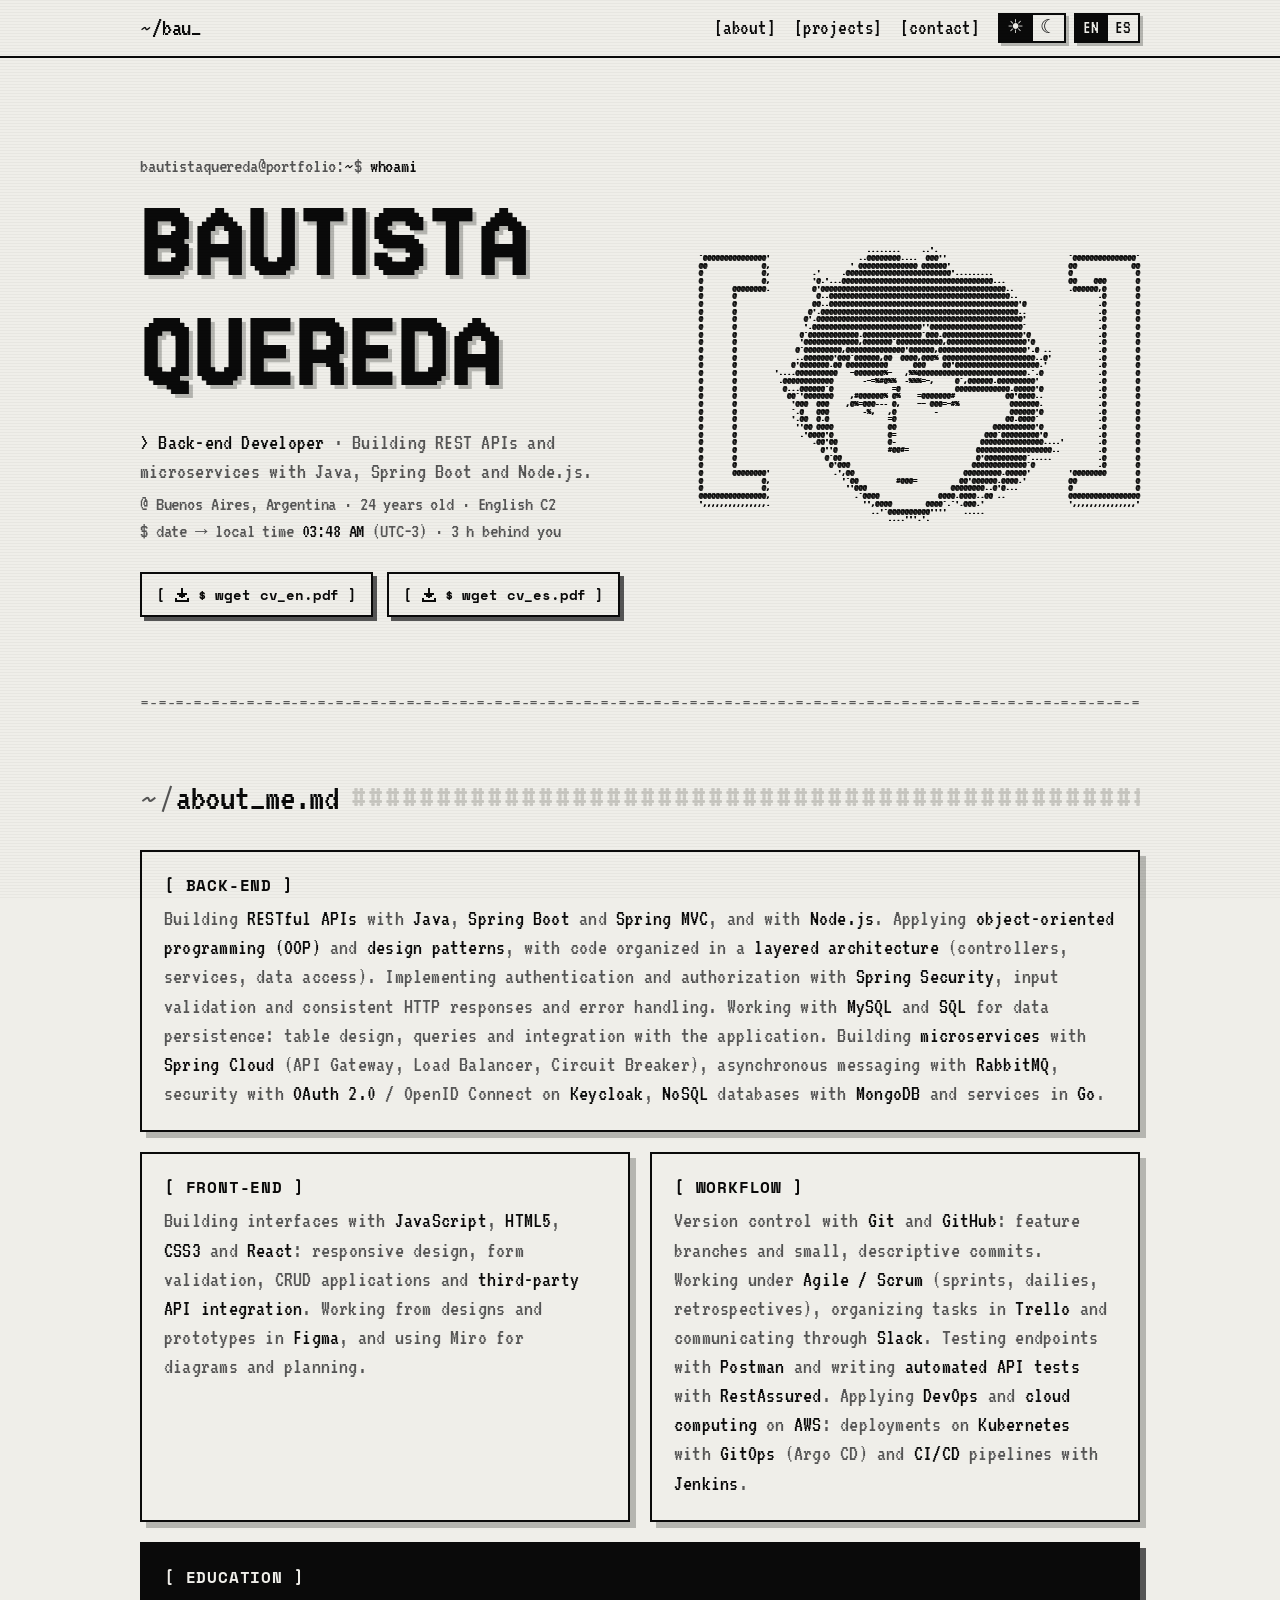
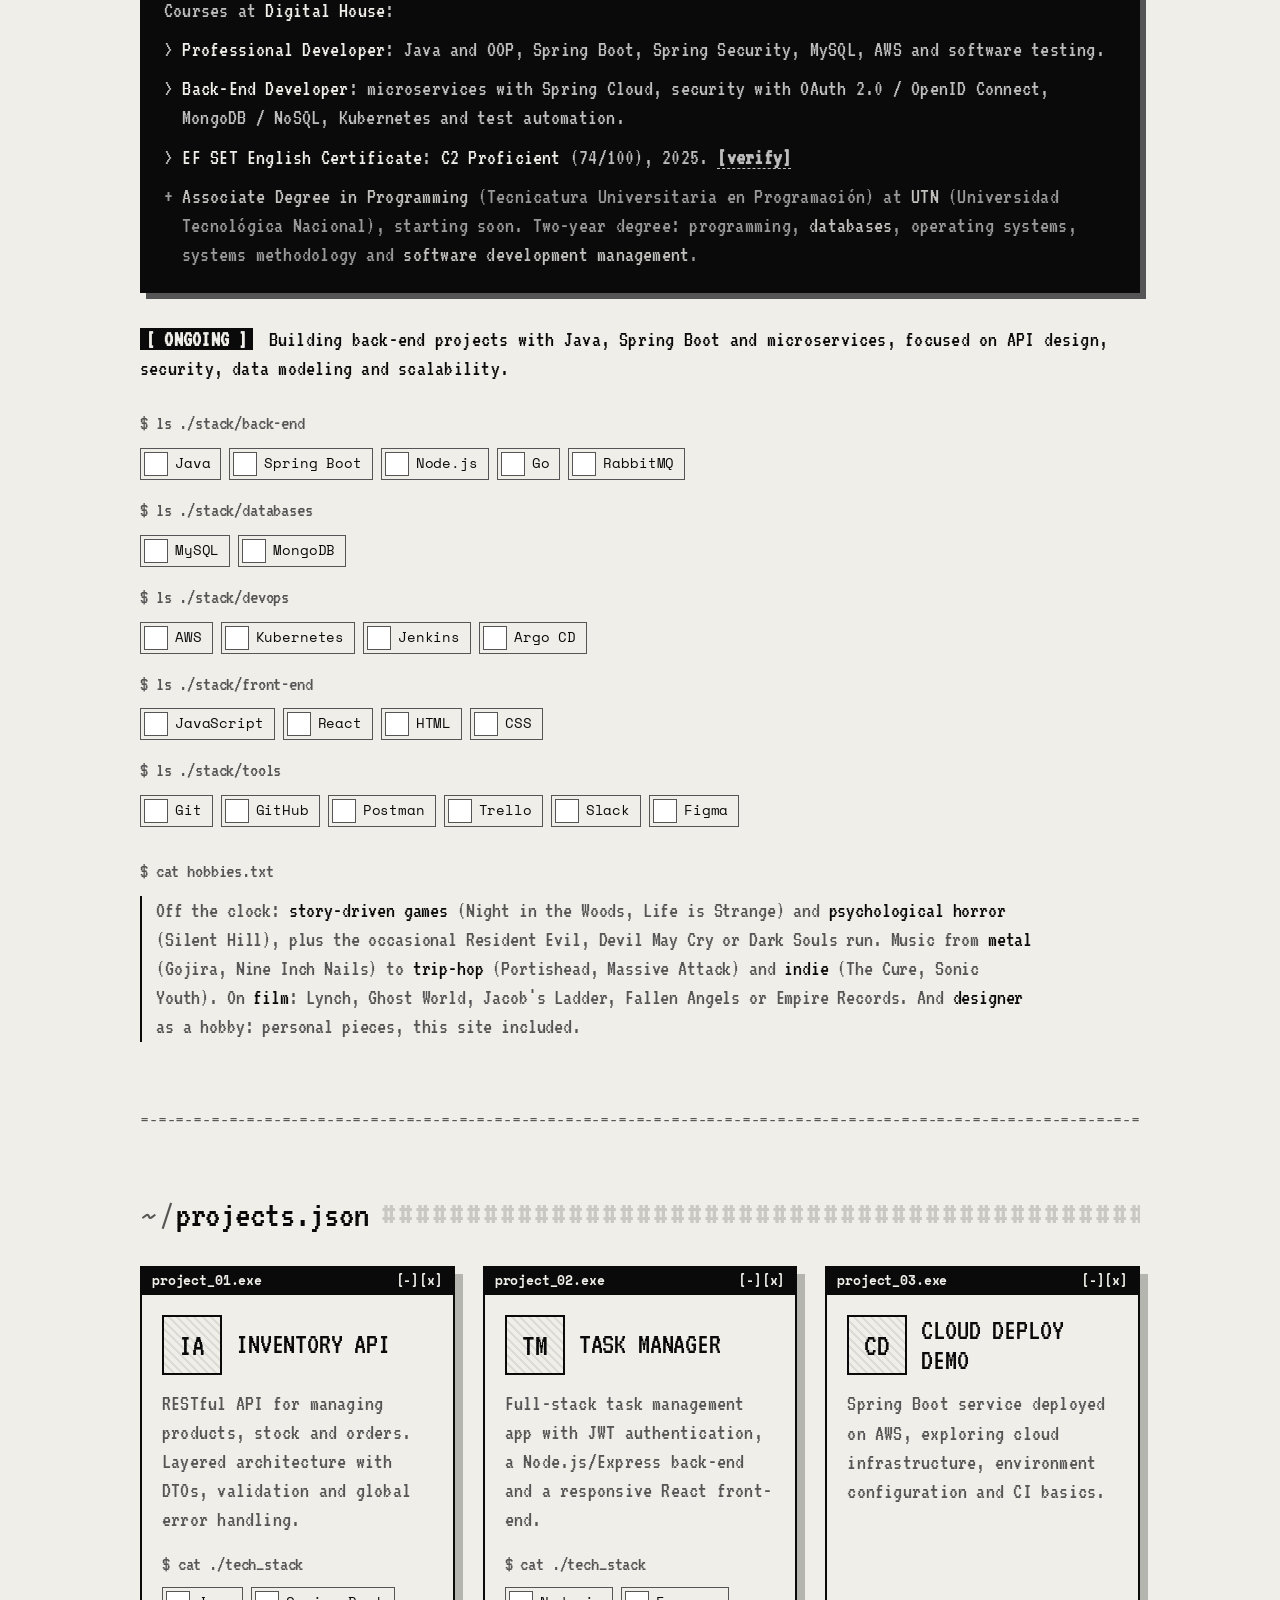
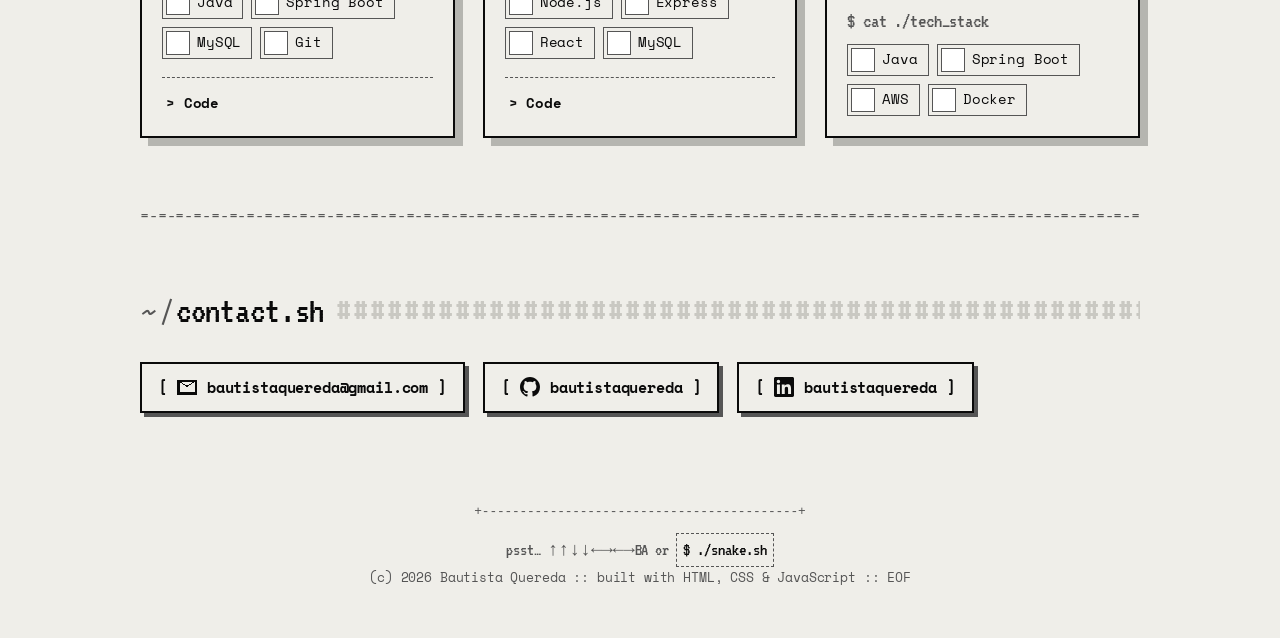
==== commit 0ec6e200: "Íconos descarga CV" ====
--- a/index.html
+++ b/index.html
@@ -3,7 +3,7 @@
 <head>
   <meta charset="utf-8" />
   <meta name="viewport" content="width=device-width, initial-scale=1" />
-  <title>Bautista Quereda | Back-end Developer · Java, Spring Boot</title>
+  <title>Bautista Quereda | Back-end Developer</title>
   <meta name="description" content="Bautista Quereda, Back-end (backend) Developer in Buenos Aires, Argentina. REST APIs and microservices with Java, Spring Boot and Node.js. English C2." />
   <meta name="author" content="Bautista Quereda" />
   <meta name="robots" content="index, follow" />
@@ -14,7 +14,7 @@
   <!-- Link previews (LinkedIn, WhatsApp, Slack, X...) -->
   <meta property="og:type" content="profile" />
   <meta property="og:site_name" content="Bautista Quereda" />
-  <meta property="og:title" content="Bautista Quereda | Back-end Developer · Java, Spring Boot" />
+  <meta property="og:title" content="Bautista Quereda | Back-end Developer" />
   <meta property="og:description" content="Bautista Quereda, Back-end (backend) Developer in Buenos Aires, Argentina. REST APIs and microservices with Java, Spring Boot and Node.js. English C2." />
   <meta property="og:image" content="https://bautistaquereda.dev/og-image.png" />
   <meta property="og:image:width" content="1200" />
@@ -25,7 +25,7 @@
   <meta property="profile:first_name" content="Bautista" />
   <meta property="profile:last_name" content="Quereda" />
   <meta name="twitter:card" content="summary_large_image" />
-  <meta name="twitter:title" content="Bautista Quereda | Back-end Developer · Java, Spring Boot" />
+  <meta name="twitter:title" content="Bautista Quereda | Back-end Developer" />
   <meta name="twitter:description" content="Bautista Quereda, Back-end (backend) Developer in Buenos Aires, Argentina. REST APIs and microservices with Java, Spring Boot and Node.js. English C2." />
   <meta name="twitter:image" content="https://bautistaquereda.dev/og-image.png" />
 
@@ -124,7 +124,10 @@
       document.documentElement.lang = lang || "en";
     })();
   </script>
-  <link rel="icon" type="image/svg+xml" href="favicon.svg" />
+  <link rel="icon" href="/favicon.ico" sizes="32x32 96x96" />
+  <link rel="icon" type="image/svg+xml" href="/favicon.svg" />
+  <link rel="icon" type="image/png" sizes="96x96" href="/favicon-96.png" />
+  <link rel="icon" type="image/png" sizes="192x192" href="/favicon-192.png" />
   <link rel="apple-touch-icon" href="apple-touch-icon.png" />
   <link rel="preconnect" href="https://fonts.googleapis.com" />
   <link rel="preconnect" href="https://fonts.gstatic.com" crossorigin />
@@ -163,8 +166,8 @@
         <p class="hero__clock" aria-live="off">$ date <span class="hero__clock-arrow">&rarr;</span> <span data-i18n="hero.clockLabel">local time</span> <time id="clock-time">--:--</time> <span class="hero__clock-tz">(UTC&minus;3)</span><span id="clock-diff"></span></p>
         <div class="hero__cta">
           <!-- ✏️ CVs: cv/Bautista-Quereda-BackendDev-CV-ENG.pdf / -ESP.pdf -->
-          <a class="btn btn--cmd btn--cv" data-cv-lang="en" href="cv/Bautista-Quereda-BackendDev-CV-ENG.pdf" download type="application/pdf" data-i18n-title="hero.cvTitleEn">$ wget cv_en.pdf</a>
-          <a class="btn btn--cmd btn--cv" data-cv-lang="es" href="cv/Bautista-Quereda-BackendDev-CV-ESP.pdf" download type="application/pdf" data-i18n-title="hero.cvTitleEs">$ wget cv_es.pdf</a>
+          <a class="btn btn--cmd btn--cv" data-cv-lang="en" href="cv/Bautista-Quereda-BackendDev-CV-ENG.pdf" download type="application/pdf" data-i18n-title="hero.cvTitleEn"><svg class="btn__icon" viewBox="0 0 16 16" width="16" height="16" shape-rendering="crispEdges" aria-hidden="true"><rect x="7" y="1" width="2" height="7"/><rect x="3" y="6" width="10" height="2"/><rect x="5" y="8" width="6" height="2"/><rect x="7" y="10" width="2" height="1"/><rect x="1" y="11" width="2" height="4"/><rect x="13" y="11" width="2" height="4"/><rect x="1" y="13" width="14" height="2"/></svg>$ wget cv_en.pdf</a>
+          <a class="btn btn--cmd btn--cv" data-cv-lang="es" href="cv/Bautista-Quereda-BackendDev-CV-ESP.pdf" download type="application/pdf" data-i18n-title="hero.cvTitleEs"><svg class="btn__icon" viewBox="0 0 16 16" width="16" height="16" shape-rendering="crispEdges" aria-hidden="true"><rect x="7" y="1" width="2" height="7"/><rect x="3" y="6" width="10" height="2"/><rect x="5" y="8" width="6" height="2"/><rect x="7" y="10" width="2" height="1"/><rect x="1" y="11" width="2" height="4"/><rect x="13" y="11" width="2" height="4"/><rect x="1" y="13" width="14" height="2"/></svg>$ wget cv_es.pdf</a>
         </div>
       </div>
 
--- a/styles.css
+++ b/styles.css
@@ -290,6 +290,7 @@
 /* CV buttons: same color as the page (black at night, white by day); invert only on hover/focus */
 .btn--cv { background: var(--bg); color: var(--fg); }
 .btn--cv:hover, .btn--cv:focus-visible { background: var(--fg); color: var(--bg); }
+.btn__icon { display: inline-block; width: 16px; height: 16px; margin-right: 8px; vertical-align: -3px; fill: currentColor; }
 
 /* =========================================================
    TERMINAL WINDOW BAR (snake.exe)
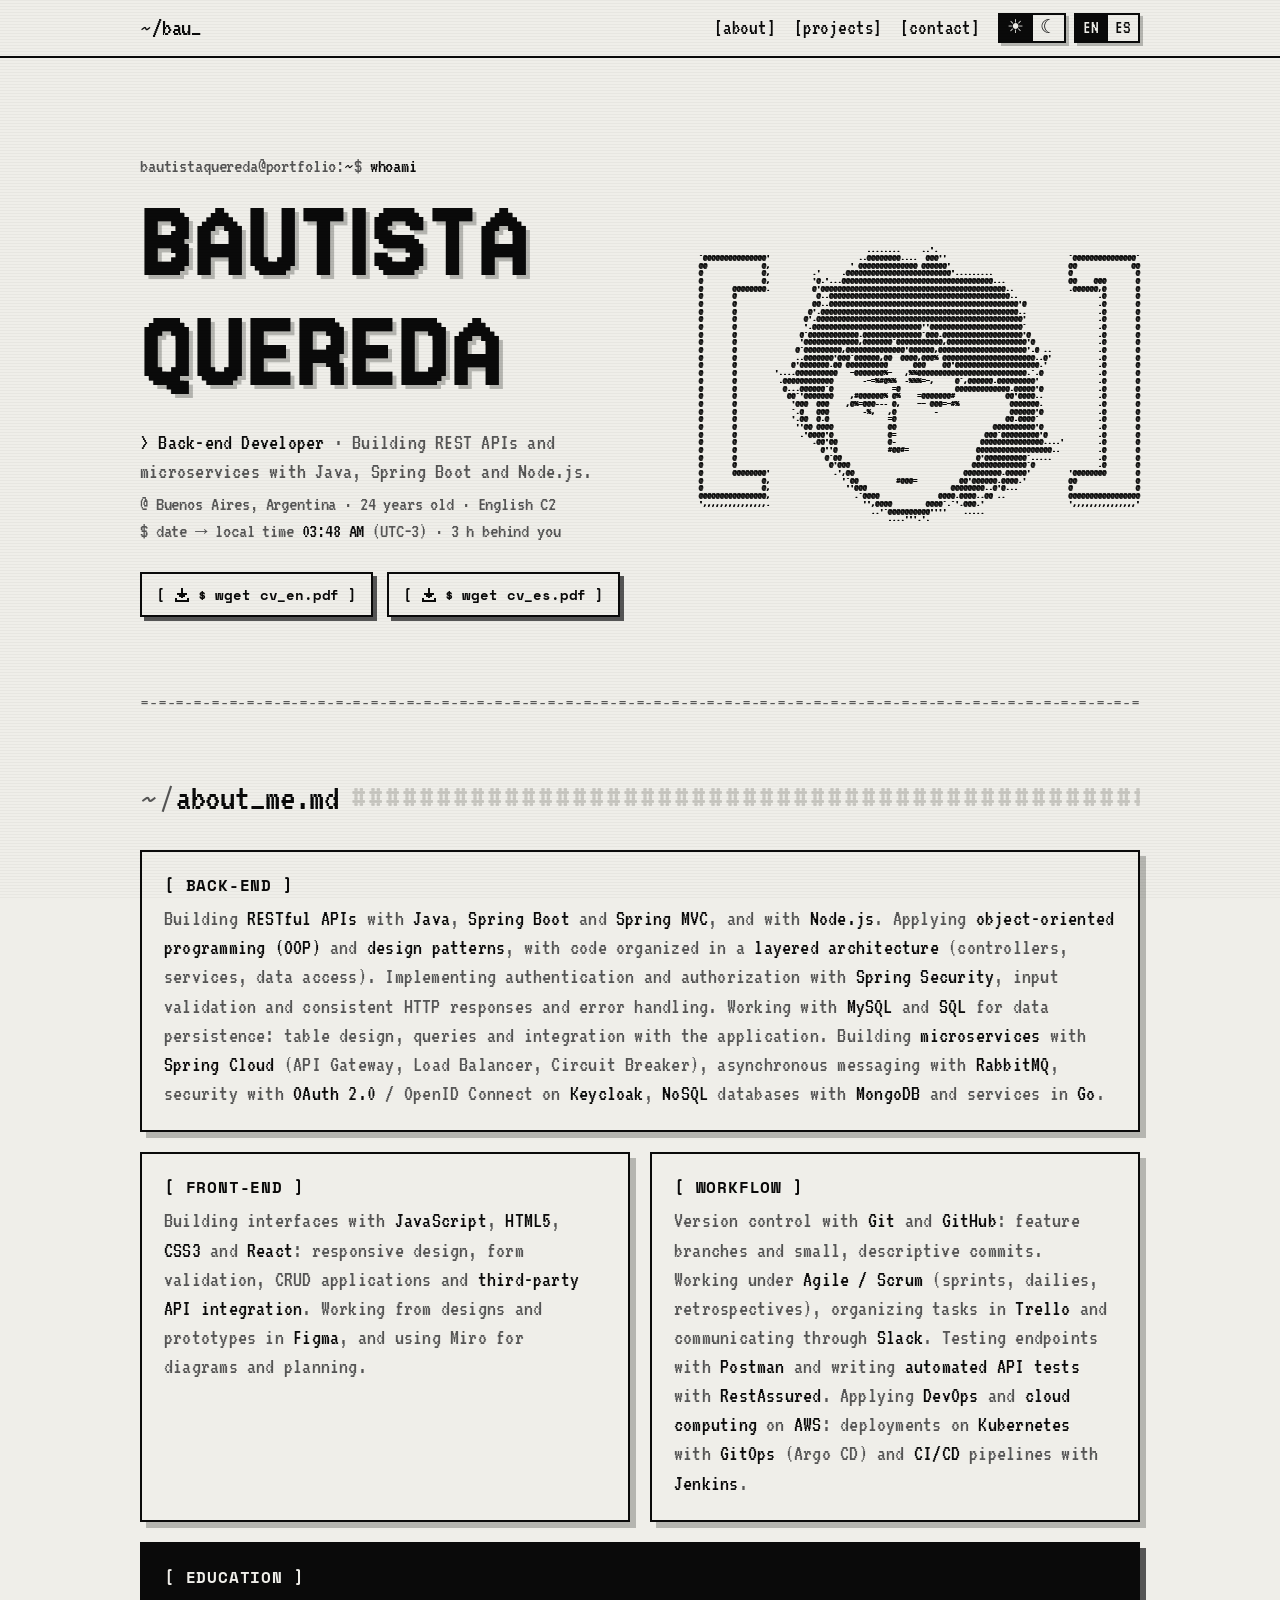
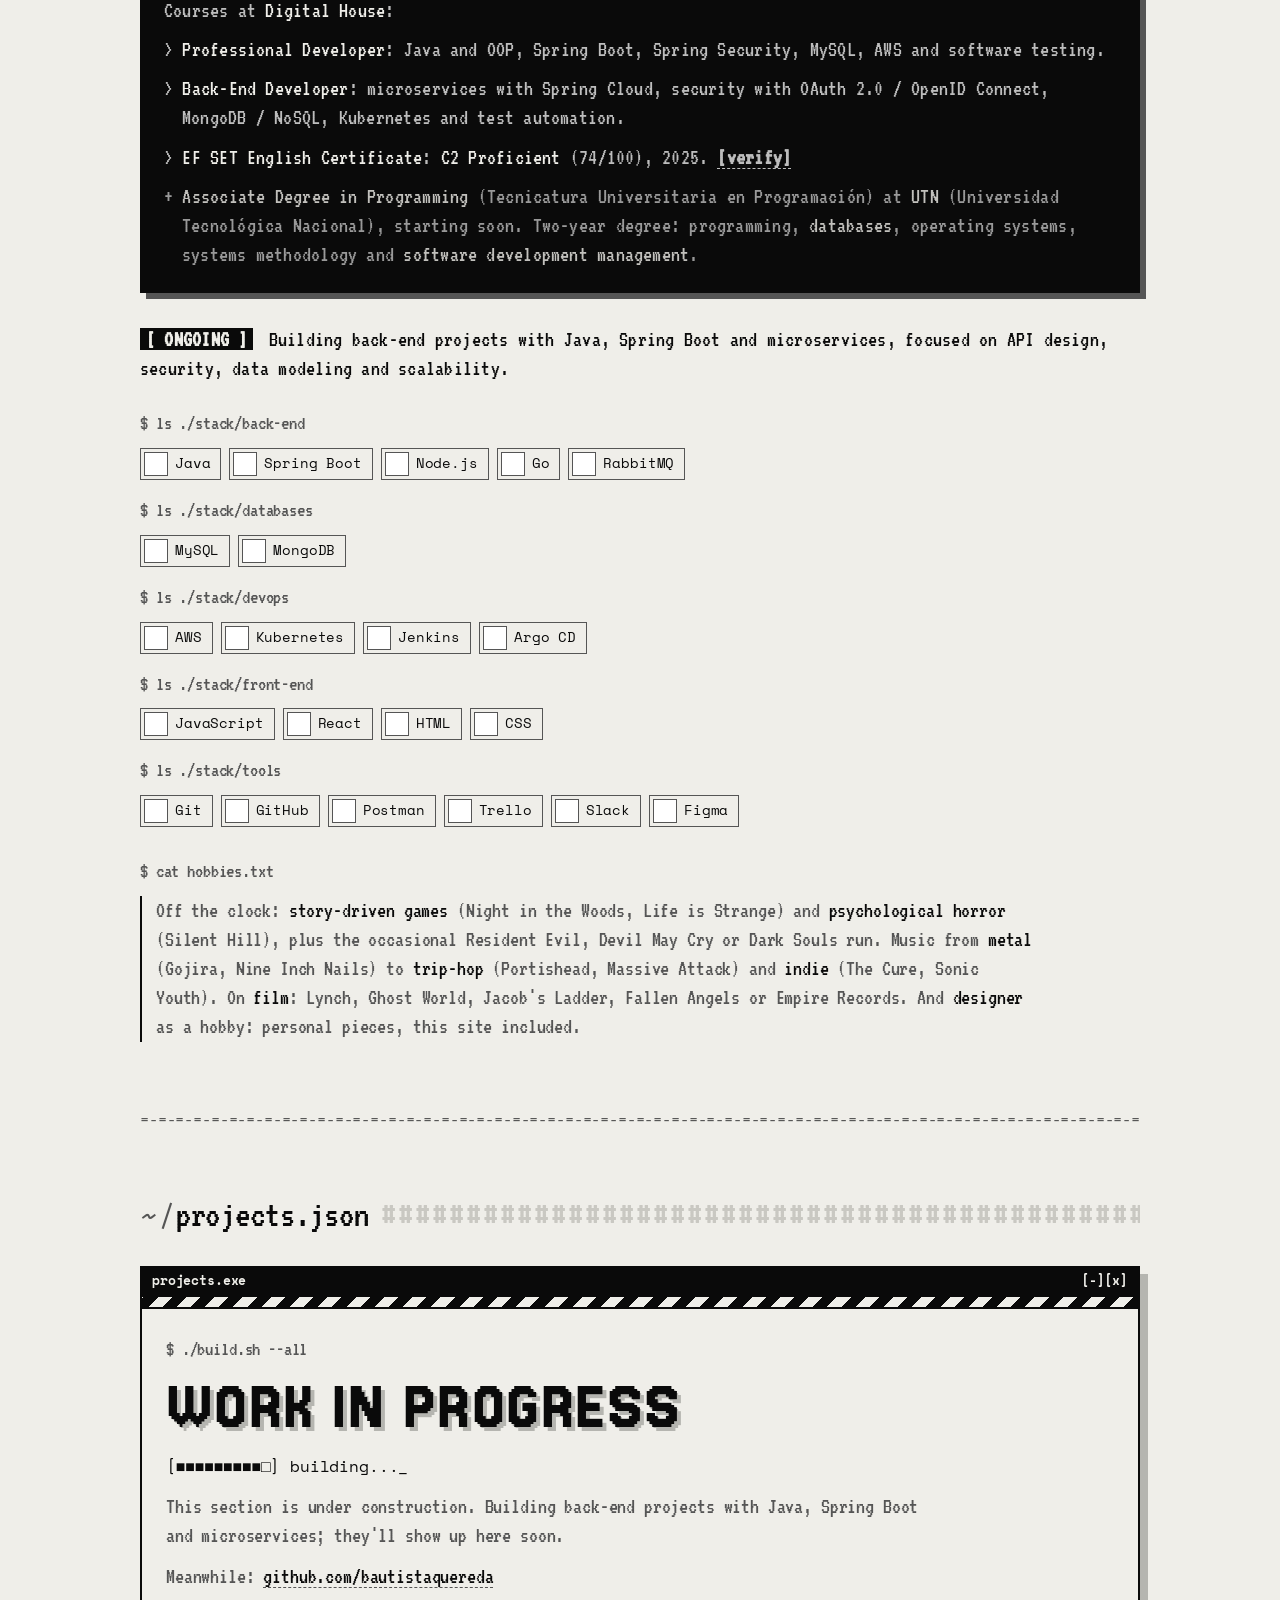
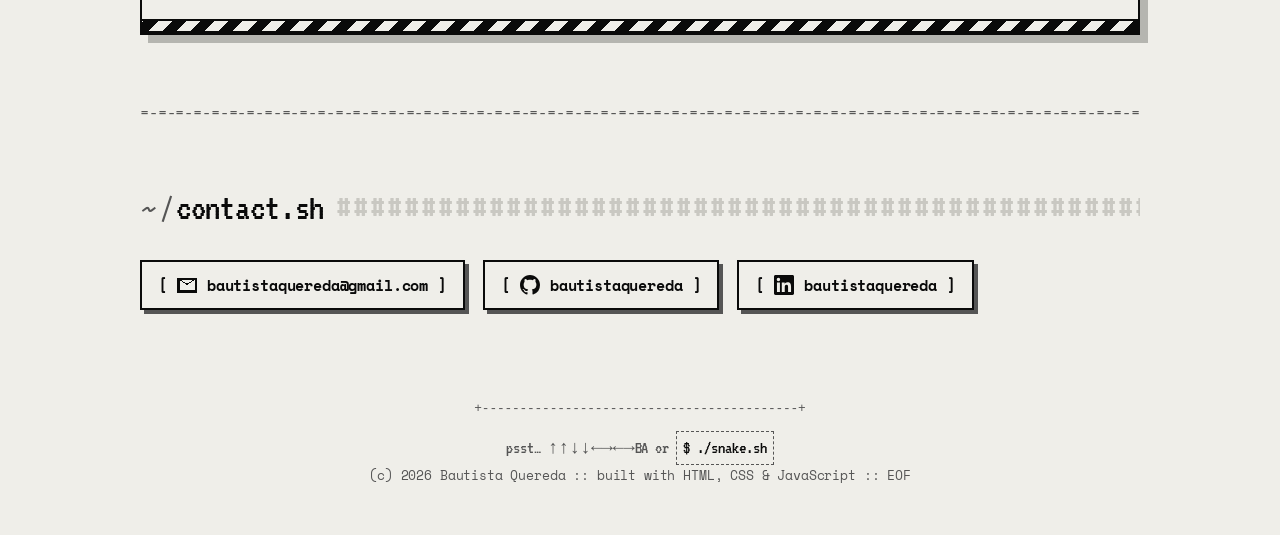
==== commit 15f6933f: "Proyectos - work in progress" ====
--- a/index.html
+++ b/index.html
@@ -289,7 +289,21 @@
     <!-- ============ PROJECTS ============ -->
     <section id="projects" class="section container">
       <h2 class="section__title">projects.json</h2>
-      <div class="projects" id="projects-list"></div>
+      <div class="projects" id="projects-list" hidden></div>
+
+      <!-- Shown while PROJECTS (projects.js) is empty -->
+      <div class="wip" id="projects-wip">
+        <div class="term__bar"><span>projects.exe</span><span>[-][x]</span></div>
+        <div class="wip__tape" aria-hidden="true"></div>
+        <div class="wip__body">
+          <p class="prompt">$ ./build.sh --all</p>
+          <p class="wip__title">WORK IN PROGRESS</p>
+          <p class="wip__bar" aria-hidden="true"><span id="wip-bar">[■■■■□□□□□□]</span> <span data-i18n="wip.bar">building...</span><span class="cursor">_</span></p>
+          <p class="wip__text" data-i18n="wip.text">This section is under construction. Building back-end projects with Java, Spring Boot and microservices; they'll show up here soon.</p>
+          <p class="wip__text"><span data-i18n="wip.meanwhile">Meanwhile:</span> <a class="wip__link" href="https://github.com/bautistaquereda" target="_blank" rel="me noopener">github.com/bautistaquereda</a></p>
+        </div>
+        <div class="wip__tape" aria-hidden="true"></div>
+      </div>
     </section>
 
     <div class="divider container" aria-hidden="true"></div>
--- a/styles.css
+++ b/styles.css
@@ -256,6 +256,25 @@
 .project__links a { font-size: 0.85rem; font-weight: 700; padding: 0 4px; }
 .project__links a:hover { background: var(--fg); color: var(--bg); }
 
+/* ---------- Projects: work in progress ---------- */
+.wip { border: 2px solid var(--line); box-shadow: 8px 8px 0 var(--shadow); }
+.wip[hidden], .projects[hidden] { display: none; }
+.wip__tape {
+  height: 14px;
+  background: repeating-linear-gradient(-45deg, var(--fg) 0 10px, var(--bg) 10px 20px);
+  border-top: 2px solid var(--line); border-bottom: 2px solid var(--line);
+}
+.wip__body { display: grid; gap: 12px; padding: 28px 24px; }
+.wip__body .prompt { margin: 0; }
+.wip__title {
+  font-family: "Jersey 15", var(--pixel); font-size: clamp(2.6rem, 8vw, 4.6rem);
+  line-height: 0.9; letter-spacing: 0.02em; text-shadow: 4px 4px 0 var(--shadow);
+}
+.wip__bar { font-family: var(--mono); font-size: 1rem; }
+.wip__text { max-width: 760px; color: var(--dim); font-family: var(--text); font-size: 1.4rem; line-height: 1.3; }
+.wip__link { color: var(--fg); border-bottom: 1px dashed var(--dim); }
+.wip__link:hover { background: var(--fg); color: var(--bg); }
+
 /* ---------- Contact / Footer ---------- */
 .contact p { color: var(--dim); }
 .contact__links { display: flex; flex-wrap: wrap; gap: 18px; margin-top: 28px; }
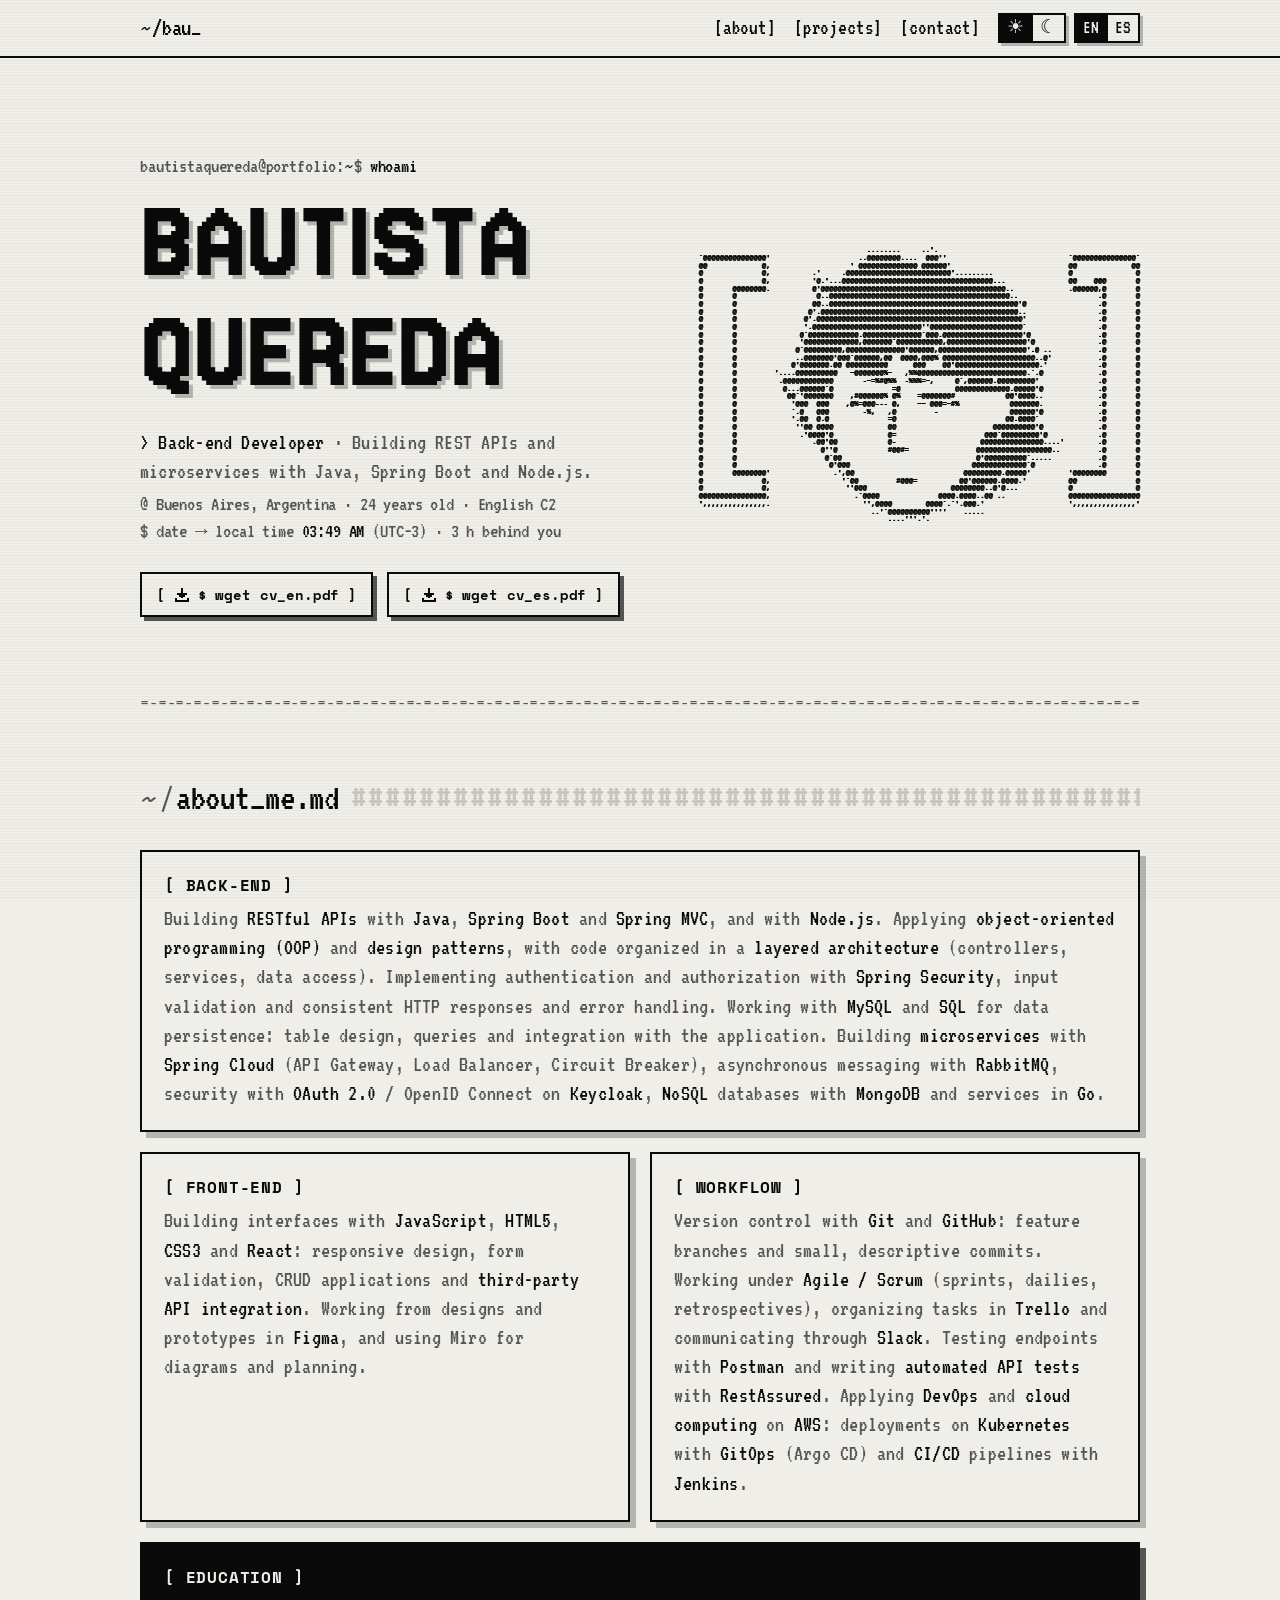
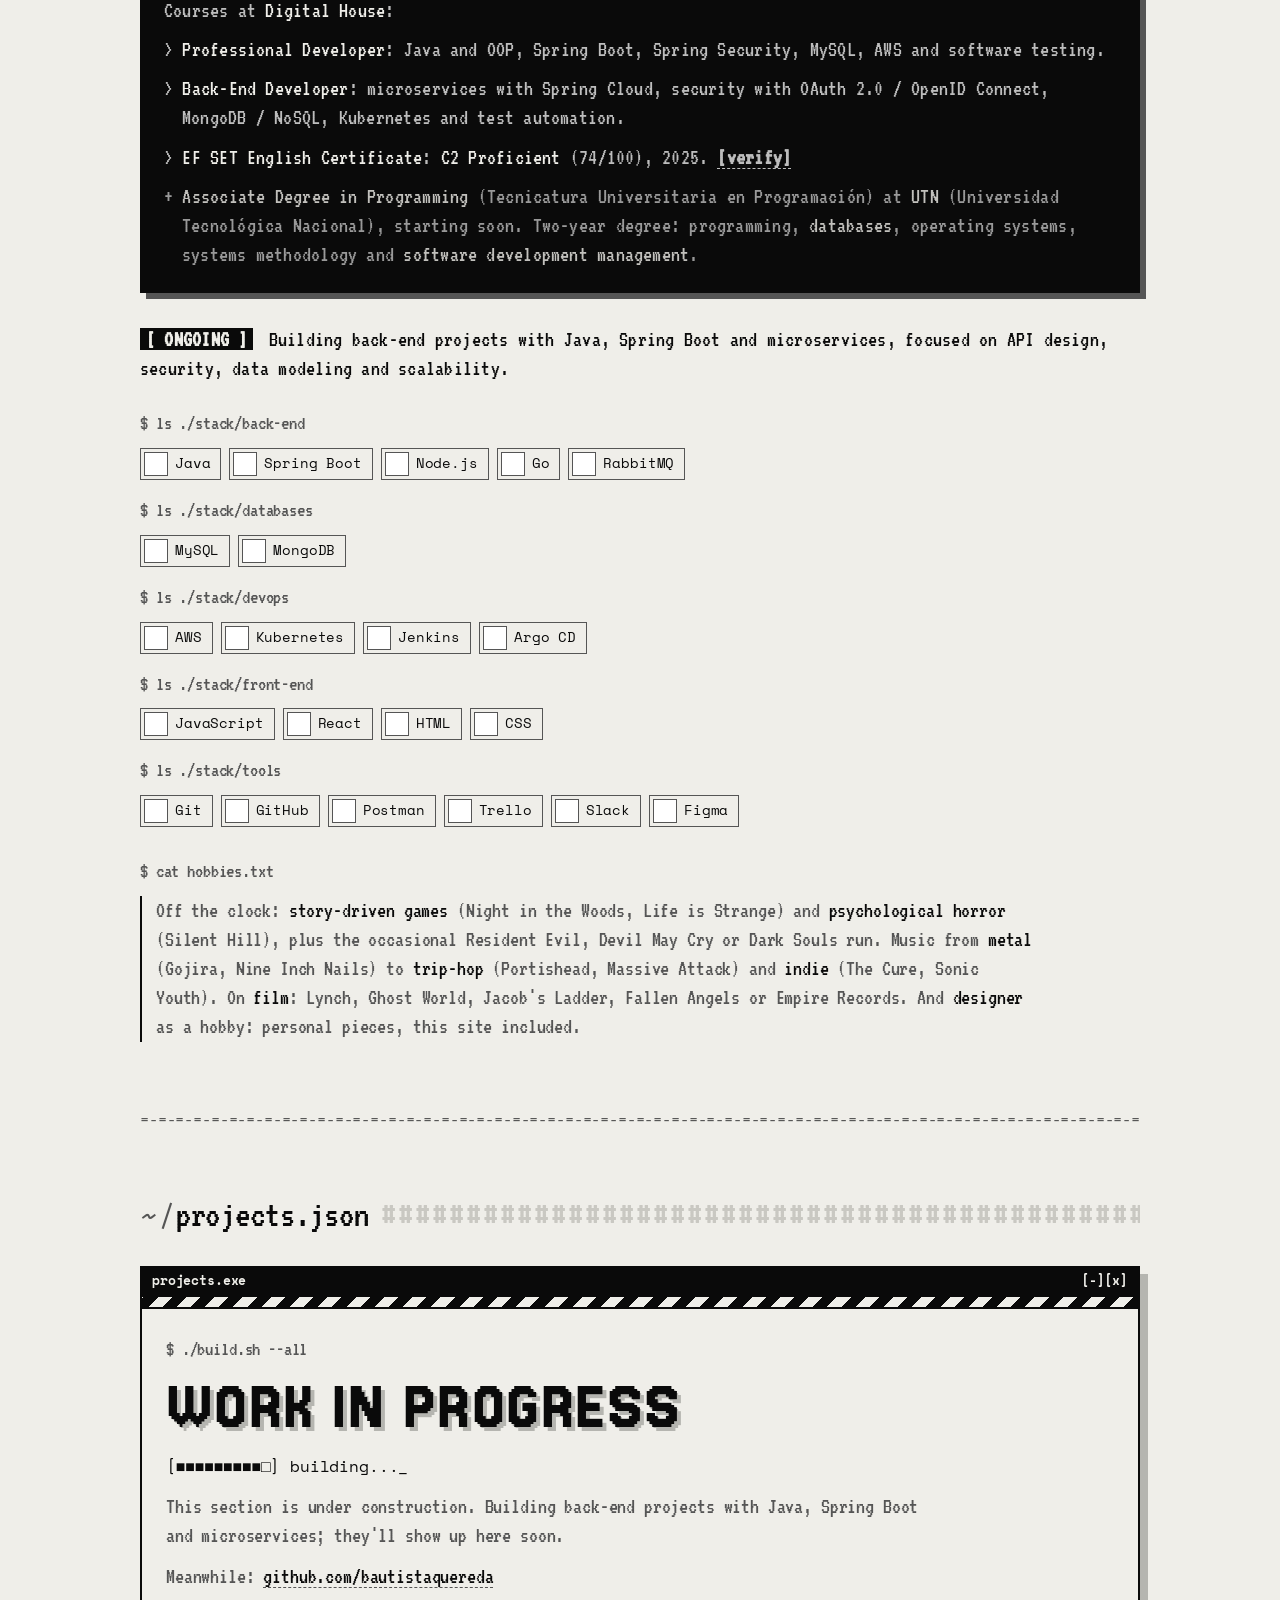
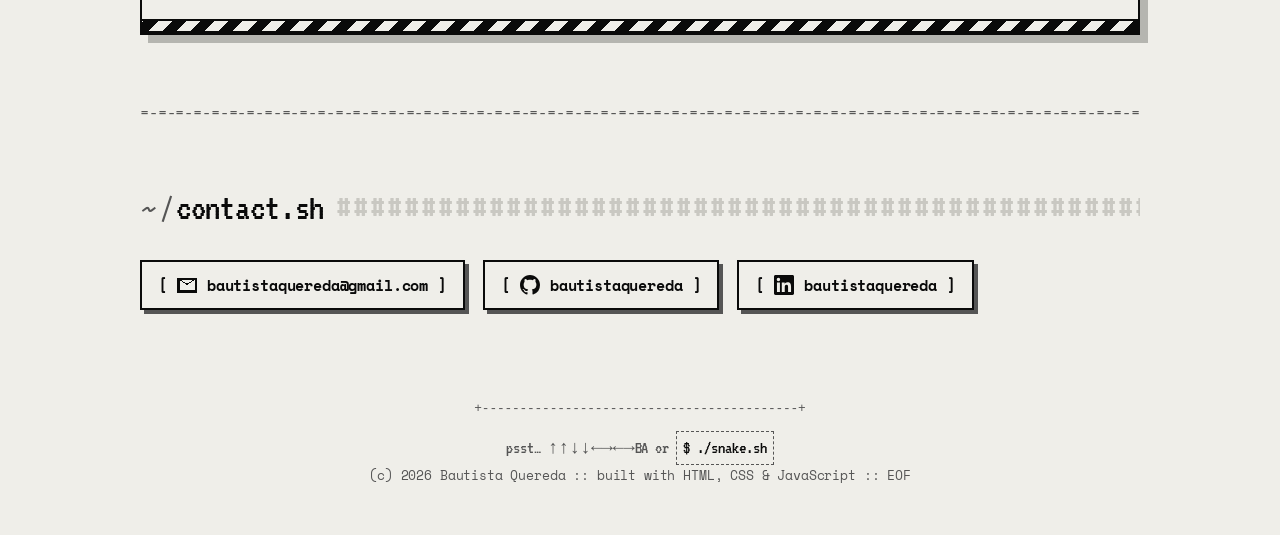
==== commit 9857f0fa: "Arreglo idioma" ====
--- a/index.html
+++ b/index.html
@@ -29,10 +29,10 @@
   <meta name="twitter:description" content="Bautista Quereda, Back-end (backend) Developer in Buenos Aires, Argentina. REST APIs and microservices with Java, Spring Boot and Node.js. English C2." />
   <meta name="twitter:image" content="https://bautistaquereda.dev/og-image.png" />
 
-  <!-- Canonical URL + language versions (Spanish lives at /?lang=es) -->
+  <!-- Canonical URL + language versions (Spanish lives at /es/, generated by tools/build-es.js) -->
   <link rel="canonical" href="https://bautistaquereda.dev/" id="canonical" />
   <link rel="alternate" hreflang="en" href="https://bautistaquereda.dev/" />
-  <link rel="alternate" hreflang="es" href="https://bautistaquereda.dev/?lang=es" />
+  <link rel="alternate" hreflang="es" href="https://bautistaquereda.dev/es/" />
   <link rel="alternate" hreflang="x-default" href="https://bautistaquereda.dev/" />
   <meta property="og:url" content="https://bautistaquereda.dev/" id="og-url" />
 
@@ -111,29 +111,30 @@
   <script>
     // Apply saved theme/language before paint (avoids a flash)
     (function () {
-      var theme, lang;
-      try { theme = localStorage.getItem("theme"); lang = localStorage.getItem("lang"); } catch (e) {}
+      var PAGE_LANG = "en";
+      var theme, saved;
+      try { theme = localStorage.getItem("theme"); saved = localStorage.getItem("lang"); } catch (e) {}
+      // each language has its own URL: / (English) and /es/ (Spanish)
       var urlLang = new URLSearchParams(location.search).get("lang");
-      if (urlLang === "es" || urlLang === "en") lang = urlLang;
-      if (urlLang === "es") {
-        document.getElementById("canonical").href = "https://bautistaquereda.dev/?lang=es";
-        document.getElementById("og-url").content = "https://bautistaquereda.dev/?lang=es";
+      if (PAGE_LANG === "en" && (urlLang === "es" || (!urlLang && saved === "es"))) {
+        location.replace("/es/" + location.hash);
+      } else if (PAGE_LANG === "es" && urlLang === "en") {
+        location.replace("/" + location.hash);
       }
       if (!theme) theme = window.matchMedia("(prefers-color-scheme: light)").matches ? "light" : "dark";
       document.documentElement.dataset.theme = theme;
-      document.documentElement.lang = lang || "en";
     })();
   </script>
   <link rel="icon" href="/favicon.ico" sizes="32x32 96x96" />
   <link rel="icon" type="image/svg+xml" href="/favicon.svg" />
   <link rel="icon" type="image/png" sizes="96x96" href="/favicon-96.png" />
   <link rel="icon" type="image/png" sizes="192x192" href="/favicon-192.png" />
-  <link rel="apple-touch-icon" href="apple-touch-icon.png" />
+  <link rel="apple-touch-icon" href="/apple-touch-icon.png" />
   <link rel="preconnect" href="https://fonts.googleapis.com" />
   <link rel="preconnect" href="https://fonts.gstatic.com" crossorigin />
   <link rel="preconnect" href="https://cdn.jsdelivr.net" crossorigin />
   <link href="https://fonts.googleapis.com/css2?family=Jersey+15&family=Space+Mono:wght@400;700&family=VT323&display=swap" rel="stylesheet" />
-  <link rel="stylesheet" href="styles.css" />
+  <link rel="stylesheet" href="/styles.css" />
 </head>
 <body>
   <header class="nav">
@@ -166,8 +167,8 @@
         <p class="hero__clock" aria-live="off">$ date <span class="hero__clock-arrow">&rarr;</span> <span data-i18n="hero.clockLabel">local time</span> <time id="clock-time">--:--</time> <span class="hero__clock-tz">(UTC&minus;3)</span><span id="clock-diff"></span></p>
         <div class="hero__cta">
           <!-- ✏️ CVs: cv/Bautista-Quereda-BackendDev-CV-ENG.pdf / -ESP.pdf -->
-          <a class="btn btn--cmd btn--cv" data-cv-lang="en" href="cv/Bautista-Quereda-BackendDev-CV-ENG.pdf" download type="application/pdf" data-i18n-title="hero.cvTitleEn"><svg class="btn__icon" viewBox="0 0 16 16" width="16" height="16" shape-rendering="crispEdges" aria-hidden="true"><rect x="7" y="1" width="2" height="7"/><rect x="3" y="6" width="10" height="2"/><rect x="5" y="8" width="6" height="2"/><rect x="7" y="10" width="2" height="1"/><rect x="1" y="11" width="2" height="4"/><rect x="13" y="11" width="2" height="4"/><rect x="1" y="13" width="14" height="2"/></svg>$ wget cv_en.pdf</a>
-          <a class="btn btn--cmd btn--cv" data-cv-lang="es" href="cv/Bautista-Quereda-BackendDev-CV-ESP.pdf" download type="application/pdf" data-i18n-title="hero.cvTitleEs"><svg class="btn__icon" viewBox="0 0 16 16" width="16" height="16" shape-rendering="crispEdges" aria-hidden="true"><rect x="7" y="1" width="2" height="7"/><rect x="3" y="6" width="10" height="2"/><rect x="5" y="8" width="6" height="2"/><rect x="7" y="10" width="2" height="1"/><rect x="1" y="11" width="2" height="4"/><rect x="13" y="11" width="2" height="4"/><rect x="1" y="13" width="14" height="2"/></svg>$ wget cv_es.pdf</a>
+          <a class="btn btn--cmd btn--cv" data-cv-lang="en" href="/cv/Bautista-Quereda-BackendDev-CV-ENG.pdf" download type="application/pdf" data-i18n-title="hero.cvTitleEn"><svg class="btn__icon" viewBox="0 0 16 16" width="16" height="16" shape-rendering="crispEdges" aria-hidden="true"><rect x="7" y="1" width="2" height="7"/><rect x="3" y="6" width="10" height="2"/><rect x="5" y="8" width="6" height="2"/><rect x="7" y="10" width="2" height="1"/><rect x="1" y="11" width="2" height="4"/><rect x="13" y="11" width="2" height="4"/><rect x="1" y="13" width="14" height="2"/></svg>$ wget cv_en.pdf</a>
+          <a class="btn btn--cmd btn--cv" data-cv-lang="es" href="/cv/Bautista-Quereda-BackendDev-CV-ESP.pdf" download type="application/pdf" data-i18n-title="hero.cvTitleEs"><svg class="btn__icon" viewBox="0 0 16 16" width="16" height="16" shape-rendering="crispEdges" aria-hidden="true"><rect x="7" y="1" width="2" height="7"/><rect x="3" y="6" width="10" height="2"/><rect x="5" y="8" width="6" height="2"/><rect x="7" y="10" width="2" height="1"/><rect x="1" y="11" width="2" height="4"/><rect x="13" y="11" width="2" height="4"/><rect x="1" y="13" width="14" height="2"/></svg>$ wget cv_es.pdf</a>
         </div>
       </div>
 
@@ -355,10 +356,10 @@
     </div>
   </div>
 
-  <script src="i18n.js"></script>
-  <script src="projects.js"></script>
-  <script src="script.js"></script>
-  <script src="avatar.js"></script>
-  <script src="snake.js"></script>
+  <script src="/i18n.js"></script>
+  <script src="/projects.js"></script>
+  <script src="/script.js"></script>
+  <script src="/avatar.js"></script>
+  <script src="/snake.js"></script>
 </body>
 </html>
